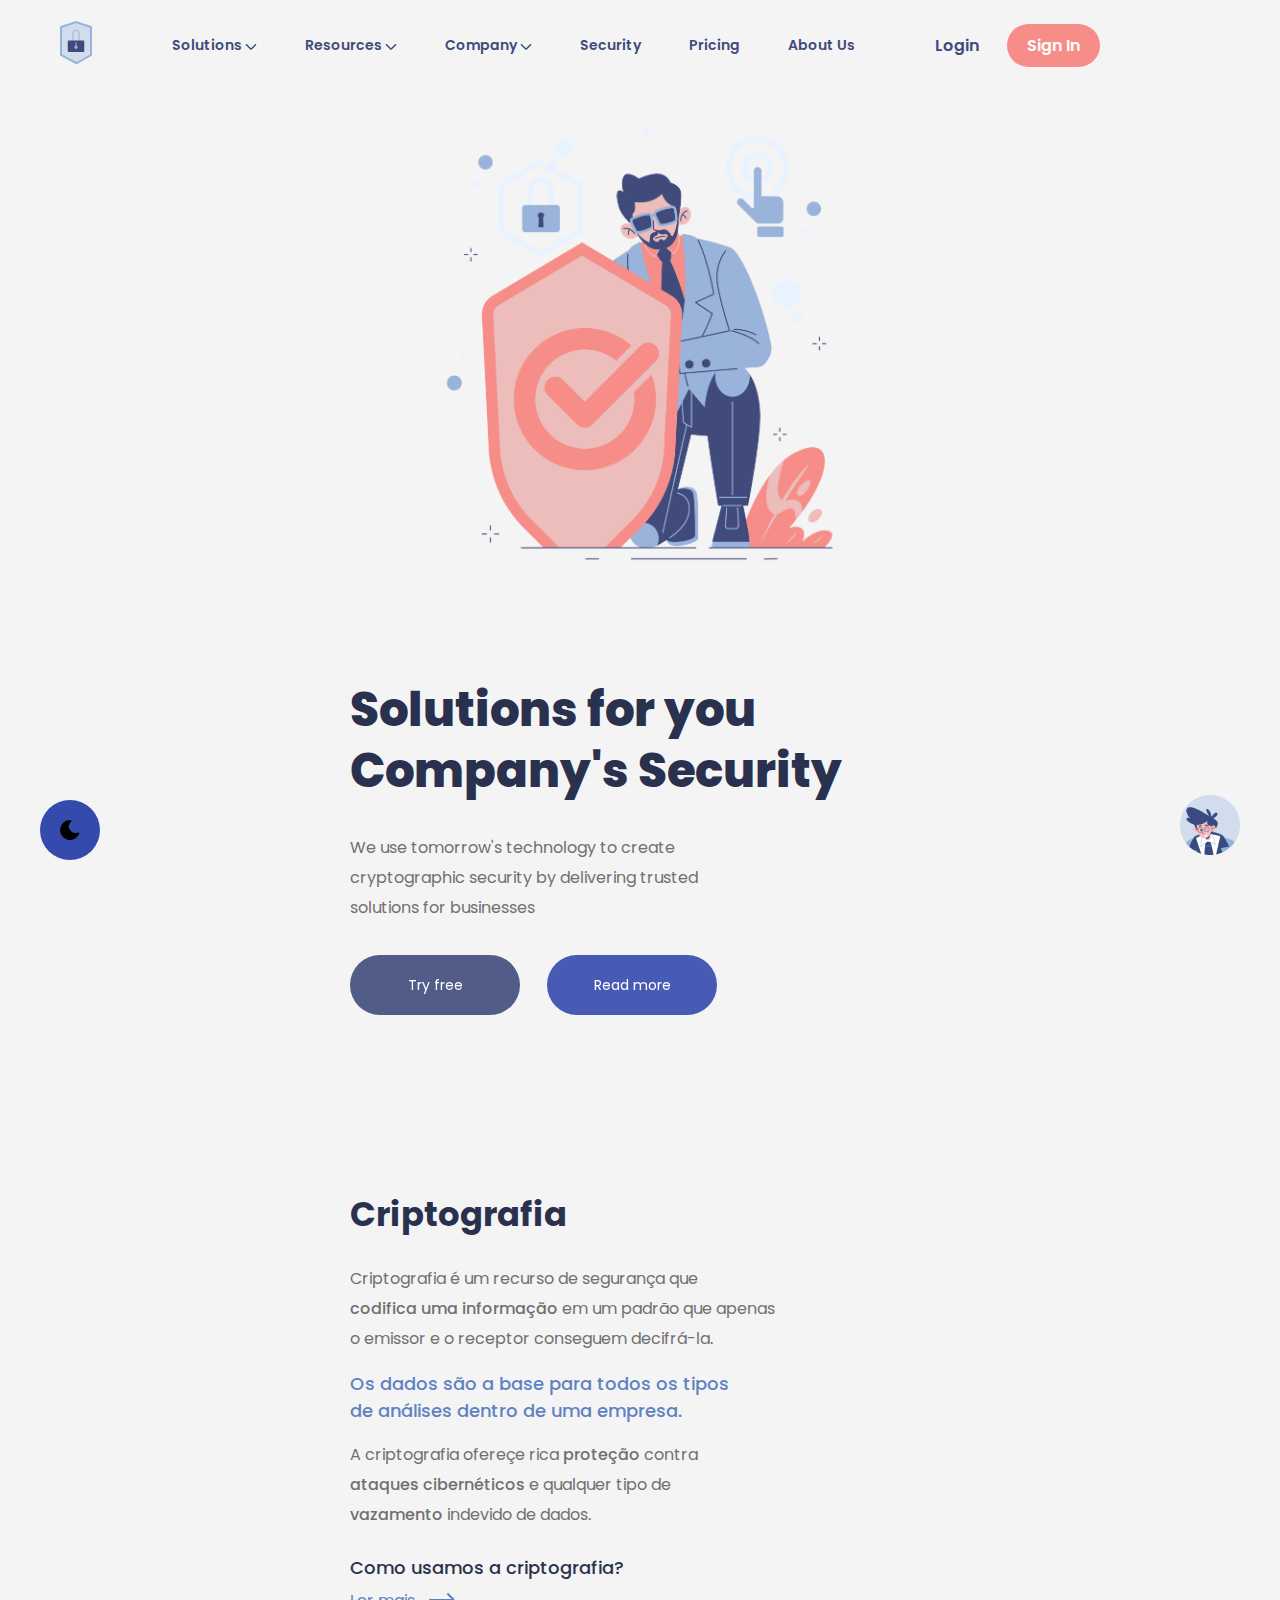
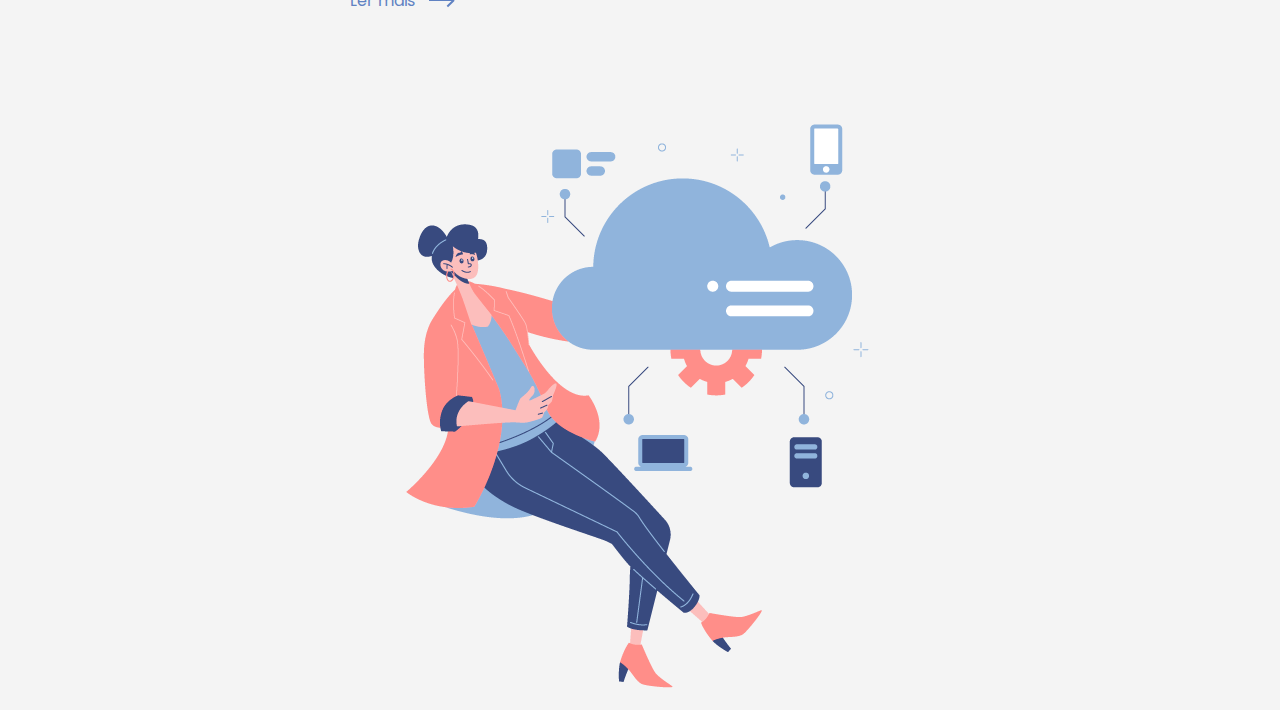
==== index.html @ 5f28ab5b "chat update, dark mode, bugs fixes" ====
<!DOCTYPE html>
<html lang="en">

<head>
    <meta charset="UTF-8">
    <meta http-equiv="X-UA-Compatible" content="IE=edge">
    <meta name="viewport" content="width=device-width, initial-scale=1.0">
    <link rel="stylesheet" href="/styles/total.css">
    <link rel="stylesheet" href="/styles/style.css">
    <link rel="stylesheet" href="/styles/header.css">
    <!-- Font -->
    <link href="https://fonts.googleapis.com/css2?family=Poppins:wght@300;400;500;700;800&display=swap" rel="stylesheet">
    <!-- Font -->

    <link rel="apple-touch-icon" sizes="180x180" href="/image/favicon_io/apple-touch-icon.png">
    <link rel="icon" type="image/png" sizes="32x32" href="/image/favicon_io/favicon-32x32.png">
    <link rel="icon" type="image/png" sizes="16x16" href="/image/favicon_io/favicon-16x16.png">    
    <title>SafePass</title>
</head>

<body class="index">
    <header id="header" class="header">

    </header>

    <section class="layout">
        <div class="theme">
            <div class="tittle">
                <h1 class="THeading">
                    <div class="Th_line">Solutions for you</div>
                    <div class="Th_line">Company's Security</div>
                </h1>

                <p>
                <div class="Paragraph">
                    <div class="Ph_line">We use tomorrow's technology to create</div>
                    <div class="Ph_line">cryptographic security by delivering trusted </div>
                    <div class="Ph_line">solutions for businesses</div>
                </div>
                </p>

                <div class="buttons">
                    <a href="#Try" class="try cta">
                        <span>Try free</span>
                    </a>

                    <a href="#More" class="read cta">
                        <span>Read more</span>
                    </a>
                </div>
            </div>

            <div class="img_bg">
                <img src="/image/Secure.png" alt="Security you Company">
            </div>
        </div>

        <div class="encry theme">
            <div class="encry_txt tittle">
                <h2 class="theme_cr">
                    Criptografia
                </h2>

                <div class="txt_crp ">
                    <p class="ty">
                    <div class="Ph_line">Criptografia é um recurso de segurança que</div>
                    <div class="Ph_line"><span class="bold">codifica uma informação</span> em um padrão que apenas</div>
                    <div class="Ph_line">o emissor e o receptor conseguem decifrá-la.</div>
                    </p>

                    <p class="sty">
                        Os dados são a base para todos os tipos<br>
                        de análises dentro de uma empresa.
                    </p>

                    <p class="">
                    <div class="Ph_line">A criptografia ofereçe rica <span class="bold">proteção </span>contra</div>
                    <div class="Ph_line"><span class="bold">ataques cibernéticos </span>e qualquer tipo de</div>
                    <div class="Ph_line"><span class="bold">vazamento </span>indevido de dados.</div>
                    </p>
                </div>

                <div class="more">
                    <p class="mr">
                        Como usamos a criptografia?
                    </p>

                    <a href="/" class="remo">
                        <div class="tmr">
                            Ler mais
                        </div>

                        <svg class="svg_arrow" width="45" height="30" viewBox="0 0 45 30" fill="none"
                            xmlns="http://www.w3.org/2000/svg">
                            <path d="M10 15H35M35 15L28.3405 21.5M35 15L28.3405 8.5" stroke="#6082C2"
                                stroke-width="2" />
                        </svg>

                    </a>
                </div>
            </div>

            <div class="compu_img">
                <img src="/image/Cloud-Computing.png" alt="">
            </div>
        </div>
    </section>

    <div id="dark" class="dark i_bfixed">
        <label for="dark_mode" class="lab_dark">
            <svg xmlns="http://www.w3.org/2000/svg" class="icon_dark i_dm icon_moon" width="24" height="24" viewBox="0 0 24 24" stroke-width="2" stroke="currentColor" fill="currentColor" stroke-linecap="round" stroke-linejoin="round">
                <path stroke="none" d="M0 0h24v24H0z" fill="none"></path>
                <path d="M12 3c.132 0 .263 0 .393 0a7.5 7.5 0 0 0 7.92 12.446a9 9 0 1 1 -8.313 -12.454z"></path>
            </svg>
        </label>

        <input type="checkbox" name="dark_mode" id="dark_mode">
    </div>

    <div class="chat">
        <div class="chat_meet">
            <div class="header_chat ch_para">
                <div class="h_chat">
                    <div class="t_chat">
                        <h3 class="tittle_chat">
                            Ask your questions
                        </h3>
                        <span class="close_chat">
                            <svg width="20" height="20" viewBox="0 0 20 20" fill="none" xmlns="http://www.w3.org/2000/svg">
                                <circle cx="10" cy="10" r="10" fill="#9AB3DA" />
                                <path d="M6.46436 13.5355L13.5354 6.46445" stroke="#E5E5E5" stroke-linecap="round" />
                                <path d="M6.46436 6.46448L13.5354 13.5355" stroke="#E5E5E5" stroke-linecap="round" />
                            </svg>
                    
                        </span>
                    
                    </div>

                    <p class="txt_chat">
                        Support
                    </p>
                </div>
                
                <div class="opt_img">
                    <img src="./image/Chat.png" class="img_c" alt="Chat Safepass">
                    <small class="sm_chat">Online</small>
                </div>
            </div>

            <div class="main_chat">
                <div class="chat_m">
                    <div class="img_chat_sen">
                        <img src="./image/Chat.png" class="img_res" alt="Chat Safepass">
                    </div>
                    <div class="chat_send mes">
                        <p class="chat_mess">
                            Hi there! How can i help you?
                        </p>
                    </div>
                </div>
                 <div class="message">
                    <!--<div class="res_chat">
                        <div class="chat_send mes">
                            <p class="chat_res">
                                Hi there! How can i help you?
                            </p>
                        </div>
                    </div> -->
                </div>
            </div>

            <div class="footer_chat ch_para">
                <form action="" method="post" class="form_Input">
                    <input type="text" name="m_help" id="m_help" class="m_help" placeholder="Write your message...">
                    <button type="submit" class="btn_sub_input">
                        <svg width="34" height="19" viewBox="0 0 34 19" fill="none" xmlns="http://www.w3.org/2000/svg">
                            <path d="M30.6001 2.17651L10.467 15.3573L10.4671 5.15406L30.6001 2.17651Z" fill="#9AB3DA"/>
                            <path d="M10.4958 15.3358V5.71179L32.7887 1.60547L12.4777 7.75721L10.4958 15.3358Z" fill="#475C85"/>
                            <path d="M34 0.993652L0 2.02842L10.4957 5.72412L32.6283 1.65108L12.4174 7.79369L16.3796 18.5268L34 0.993652Z" fill="#D1DCED"/>
                            </svg>                            
                    </button>
                </form>

                <div class="opt_chat">
                    <div class="opt_ opt_pri">
                        <p class="opt_txt">Pricing</p>
                    </div>
                    <div class="opt_ opt_crip">
                        <p class="opt_txt">Cripto</p>
                    </div>
                    <div class="opt_ opt_prod">
                        <p class="opt_txt">Products</p>
                    </div>
                    <div class="opt_ opt_sol">
                        <p class="opt_txt">Solutions</p>
                    </div>
                </div>

                <div class="fo_txt">
                    <p class="p_ch_txt">Safepass Chat</p>
                </div>
            </div>
        </div>

        <div class="chat_i">
            <img src="./image/Chat.png" alt="ChatBoot" class="chat_img">
        </div>

    </div>

    <script src="./main.js"></script>
    <script src="./chat.js"></script>
    <script src="/dark.js"></script>
</body>

</html>
---- styles/total.css ----
:root {

    /* length */
    --S_fat_tx: 4.2rem;
    --S_fat_title: 5.4rem;
    --S_open: 3.2rem;
    --C_tittle: 4.0rem;

    /* Fonts */
    --h1: calc(1vw + 3.5rem - 1px);
    --h2: calc(1vw + 2.2rem - 1px);
    --line_a: calc(1.5vh + 4.5rem + 2px);
    --Pop: 'Poppins', sans-serif;

    /* Efects */
    --str: saturate(1);

    /* Colors */
    --b_: #2A314F;
    --blue: #9AB3DA;
    --blue_ligth: #E7ECF3; 
    --blue_spot: #0045FF;   
    --blue_dark: #6082C2;
    --blue_black: rgb(64, 75, 124);
    --back: #f4f4f4;
    --type: #404B7C;
    --fill: #fff;

    --header: #404B7C;
    --footer: #fff;
    --box: #f1f1f1;
    --txt_opt: #707070;

    --shadow: rgb(64 75 124 / 15%);
    --red: #F68D88;
    --red-hov: #f6625a;
    /* --body: #e8ebff; */
}

/* Dark Mode */
[data-theme="dark"] {
    /* --fill: #040910; */
    --box: #283152;
    --footer: #404B7C;
    --txt_opt: #F4F4F4;

    --fill: #f1f1f1;
    --type: #c9d1d9;
    --back: #0b0c14;
    --b_: #f1f1f1;
    --dark_type_p: #344aad;
    --shadow: rgba(0, 0, 0, 0.2);

    /* Img */
    --str: saturate(2);
}

/* Geral */
html {
    font-size: 62.5%;
}

html body {
    background: var(--back);
    font-family: var(--Pop);
    transition: all 0.3s ease-in-out;
}

h1 {
    font-family: var(--Pop);
    font-weight: 800;
}

::placeholder {
    font-family: var(--Pop);
}
/* Geral */

/* Header rules Js */
.header {
    z-index: 25;
    width: 100%;
    background: var(--back);
}

.testes {
    position: fixed;
}
  
  .anima {
    animation: anima ease-in-out 5s;
}

img {
    filter: var(--str);
  }
/* Header rules Js */

/* Rules Pricing */
@media (max-width: 1300px) {
    .cards {
        flex-direction: column;
        padding: 24px;
    }
}

@media (max-width: 450px) {
    .C_plan {
        width: 100%;
    }

    .txt_c {
        min-width: auto;
    }
}

@media (max-width: 1150px) {
    .dt_cards {
        flex-direction: column;

    }
}

@media (max-width: 1160px) {
    .init {
        grid-template-rows: auto;
        grid-template-columns: 1fr;
        justify-items: center;
        gap: 48px;
    }

    .name_f {
        top: 0;
    }
}

@media (max-width: 610px) {
    .F_nav {
        flex-wrap: wrap;
        justify-content: center;
    }
}

@media (max-width: 360px) {
    .dt_c {
        width: 100%;
    }
}

/* Dark Mode */
.dark {
    display: flex;
    flex-direction: column;
    justify-content: center;
    align-items: center;
}

#dark {
    z-index: 100;
    background: #344aad;
    border-radius: 50%;
    left: 40px;
    bottom: 40px;
    line-height: 6px;
}

#dark_mode {
    opacity: 0;
    appearance: none;
}

.lab_dark {
    cursor: pointer;
}

.lab_dark svg {
    transition: all 0.5s ease-in-out 
}

.lab_dark svg:hover {
    transform: scale(1.2) rotate(15deg);
}
/* Dark Mode */

/* Chat */
.i_bfixed {
    position: fixed;
    cursor: pointer;
    width: 60px;
    height: 60px;
    z-index: 100;
}

.chat_i {
    cursor: pointer;
    right: 0;
    position: absolute;
    bottom: 0;
}

.chat {
    position: fixed;
    right: 40px;
    bottom: 40px;
}
/* Chat */
.chat_meet {
    height: 680px;
    width: 400px;
    border-radius: 5px;

    background: var(--box);
    color: #fff;
    box-shadow: 0 0 12px rgb(0 0 0 / 20%);

    /* display: flex; */
    justify-content: space-between;
    flex-direction: column;

    display: none;
}

.header_chat {
    background: var(--header);
    display: flex;
    flex-direction: column;
    justify-content: space-between;

}

.ch_para {
    height: 96px;
    padding: 10px 12px;
    border-radius: 5px 5px 0 0;
}

.form_Input {
    display: flex;
    align-items: inherit;
    justify-content: space-between;
}

.form_Input .btn_sub_input {
    background: none;
    border: none;
    cursor: pointer;
}

.lu-mode-selec {
    opacity: 80%;
    mix-blend-mode: luminosity;
    cursor: no-drop;
}

.t_chat {
    display: flex;
    justify-content: space-between;
    align-items: center;
}

.h_chat {
    display: flex;
    flex-direction: column;
    gap: 0;
}

.close_chat {
    height: 20px;
    cursor: pointer;
}

.tittle_chat {
    font-size: 1.4rem;
    font-weight: 500;
}

.txt_chat {
    font-size: 1.2rem;
    font-weight: 300;
}

.opt_img {
    display: flex;
    align-items: center;
    gap: 8px;
}

.img_c {
    height: 24px;
}

/* Main */
.main_chat {
    display: flex;
    flex-direction: column;
    align-items: flex-start;
    gap: 16px;

    padding: 12px;
    width: 400px;
    height: 488px;
    overflow: auto;
}

.chat_m {
    display: flex;
    align-items: inherit;
    gap: 8px;
}

.message {
    display: flex;
    align-self: flex-end;
    flex-direction: column;
    align-items: flex-end;
    gap: 16px;
    max-width: 300px;

    transition: all 1s ease-in-out;
} 

.res_chat {
    transition: all 1s ease-in-out;

}

.a_pri {
    color: #0045FF;
    font-size: 1.2rem;
    text-decoration: underline;
}

.chat_mess {
    padding: 8px;
    font-size: 1rem;
    background: #404B7C;
    box-shadow: 0 0 12px rgba(0, 0, 0, 0.2);
    border-radius: 5px;
}

.chat_res {
    padding: 8px;
    font-size: 1rem;
    background: #fff;
    color: #000;
    box-shadow: 0px 3px 7px 0px rgb(0 0 0 / 10%);
    border-radius: 5px;
}

.img_res {
    height: 30px;
}
/* Main */


.footer_chat {
    display: flex;
    flex-direction: column;
    justify-content: space-between;
    background: var(--footer);
    border-top: 1px solid #404b7c;
    border-radius: 0 0 5px 5px;
}

.fo_txt {
    text-align: center;
}

.p_ch_txt {
    color: var(--b_);
    font-weight: 500;
    font-size: 1.2rem;
    line-height: 14px;
}

.m_help {
    background: none;
    border: none;
    font-family: unset;
    outline: none;
    resize: none;
    line-height: 21px;
    font-size: 1.2rem;
}

[data-theme = "ligth"] .m_help {
    opacity: 0.5;
}

[data-theme = "dark"] .m_help {
    opacity: 1;
}

.opt_chat {
    display: flex;
    justify-content: center;
    gap: 16px;
}

.opt_txt {
    padding: 2px 6px;
    border-radius: 5px;
    background: var(--box);
    color: var(--txt_opt);
    font-size: 1rem;
    letter-spacing: 0.5px;
    cursor: pointer;
}
---- styles/style.css ----
* {
    margin: 0;
    padding: 0;
    box-sizing: border-box;
    text-decoration: none;
    list-style: none;
}

.layout {
    display: flex;
    flex-direction: column;
    justify-content: space-evenly;
}

nav {
    padding: 20px;
    display: flex;
    justify-content: space-around;
    align-items: center;
    top: 20px;
}

.Bar {
    display: flex;
    justify-content: space-evenly;
    align-items: center;

    gap: 48px;
}

.Bar li {
    list-style: none;
}

.a {
    font-size: 1.4rem;
    font-weight: 600;
    color: var(--type);
}

.actions {
    font-size: 1.6rem;
    font-weight: 600;
}

.actions .Login {
    color: var(--type);
    font-size: 1.6rem;
    margin-right: 24px;
}

.actions .Sign {
    color: #fff;
    font-size: 1.6rem;

    background: var(--red);
    border-radius: 25px;

    padding: 10px 20px;
    transition: all 0.3s ease-in-out;
}

/* Heading Tittle */
.theme {
    display: flex;
    align-items: center;
    justify-content: space-evenly;
    height: 100vh;
}

.tittle {
    display: flex;
    flex-direction: column;
    justify-content: center;

    padding: 10px;
    width: 600px;
    /* margin-left: 150px; */
}

.THeading {
    margin-bottom: 12px;
}

.Th_line {
    font-weight: 800;
    Font-size: var(--h1);
    Line-height: var(--line_a);
    color: var(--b_);
}

.Paragraph {

    box-sizing: content-box;
    margin: 20px 0;
}

.Ph_line {
    color: #707070;
    font-weight: 400;
    line-height: 30px;
    font-size: 1.6rem;
}
/* Heading Tittle */

/* Buttons */
.buttons {
    margin-top: 12px;
}

.buttons a {
    color: #fff;
    font-weight: 400;
    font-size: 1.4rem;
}

.cta {
    border-radius: 40px;
    width: 170px;
    height: 60px;
    display: inline-block;
}

.try {
    background: rgba(64, 75, 124, 0.9);
    margin-right: 12px;
}

.read {
    background: rgba(52, 74, 173, 0.9);
    margin-left: 12px;    
}

.cta span {
    text-align: center;
    position: relative;
    left: 50%;
    top: 50%;
    transform: translate3d(-50%,-50%,0);
    display: inline-block;
}

/* Hover */
.read:hover {
    background: rgba(52, 74, 173, 1);
}

.try:hover {
    background: rgba(64, 75, 124, 1);
}

.Sign:hover {
    background: #f6625a;
}


/* Buttons */


/***** Layout 2 *****/
.theme_cr {
    font-size: var(--h2);
    color: var(--b_);
}

.encry_txt {
    padding: 10px;
    max-width: 600px;

    gap: 24px;
}

/* .txt_crp {
    min-width: 460px;
} */

.sty {
    font-size: 1.8rem;
    font-weight: 500;
    color: var(--blue_dark);

    margin: 16px 0;
}

.bold {
    font-weight: 500;
}

.mr {
    font-size: 1.8rem;
    font-weight: 500;
    color: var(--b_);
}

.remo {
    display: flex;
    align-items: center;
    justify-content: flex-start;
    gap: 4px;

    margin-top: 4px;
    transition: all 0.2s ease-in-out;
    width: -moz-fit-content;
    width: fit-content;
}

.remo:hover {
    gap: 16px;
}

.tmr {
    font-size: 1.6rem;
    color: var(--blue_dark);
}


/***** Layout 2 *****/


.img_bg {
    z-index: -1;
}

@media (min-width: 1280px) {
    
    .img_bg img {
        height: 600px;
        width: 600px;
    }
}

@media (max-width: 1290px) {
    
    .img_bg img {
        height: 500px;
        width: 500px;
    }
}

@media (max-width: 450px) {
    
    .img_bg img {
        width: 100%;
        height: auto;
    }
}



@media (max-width: 1280px) {
    .theme {
        display: grid;
        justify-items: center;
        grid-template-rows: repeat(2, 1fr);
        height: 100%;
    }

    .tittle {
        display: flex;
        flex-direction: column;
        justify-content: right;
        margin-left: 0px;
    }

    .img_bg {
        grid-row: 1;
    }

}

/* Nav bar */
.nav_bar {
    position: absolute;
    top: 95px;
    background: #d1dced;
    z-index: 10;

    width: 100%;
    height: 282px;
}

.bg_nav {
    display: flex;
    align-items: center;
    justify-content: start;
}
.img_logo_nav {
    margin: 10px auto;
}
/* Nav bar */

/*** bar mobile ***/
.btn_mobile {
    visibility: hidden;
    opacity: 0;

    width: 40px;
    height: 40px;
    background: blue;
    border-radius: 50%;
}

@media (max-width: 1047px) {
    .actions {
        display: none;
    }

    .btn_mobile {
        visibility: visible;
        opacity: 1;
    }

    nav {
        justify-content: space-between;
    }
}

@media (max-width: 810px) {
    .Bar {
        display: none;
    }

    .bar_mobile {
        position: absolute;
        background: #f4f4f4;
        z-index: 10;

        width: 100%;
        height: 100%;
    }

    .B_m {
        font-size: 2.4rem;
        font-weight: 600;
    }

    .B_m li a {
        color: #404B7C;
    }
}

.i_se {
    -webkit-user-drag: none;
    -webkit-user-select: none;
    user-select: none;
}

@media (max-width: 670px) {
    html {
        font-size: 58%;
    }
}

@media (max-width: 640px) {
    .tittle {
        width: auto;
    }
}
---- styles/header.css ----
.bar_mobile {
    display: none;
    position: absolute;
    top: 90px;
    background: #f4f4f4;
    z-index: 20;
    height: 100%;
    width: 100%;
}

.teste{
    opacity: 1;
}

.inject {
    opacity: 0;
    width: 100%;
    height: 160px;
    background: var(--back);
}

.active_bar {
    display: flex;
    align-items: center;
    justify-content: center;
}

.ma_li {
    padding: 10px 20px;
}

.ma_ul {
    display: grid;
    /* flex-wrap: wrap; */
    /* flex-direction: column; */
    grid-template-columns: repeat(3, 1fr);
    grid-template-rows: repeat(2, 1fr);
    grid-gap: 10px 20px;
}

.img_ma {
    position: absolute;
    left: 24px;
}

.img-bar {
    width: 160px;
}
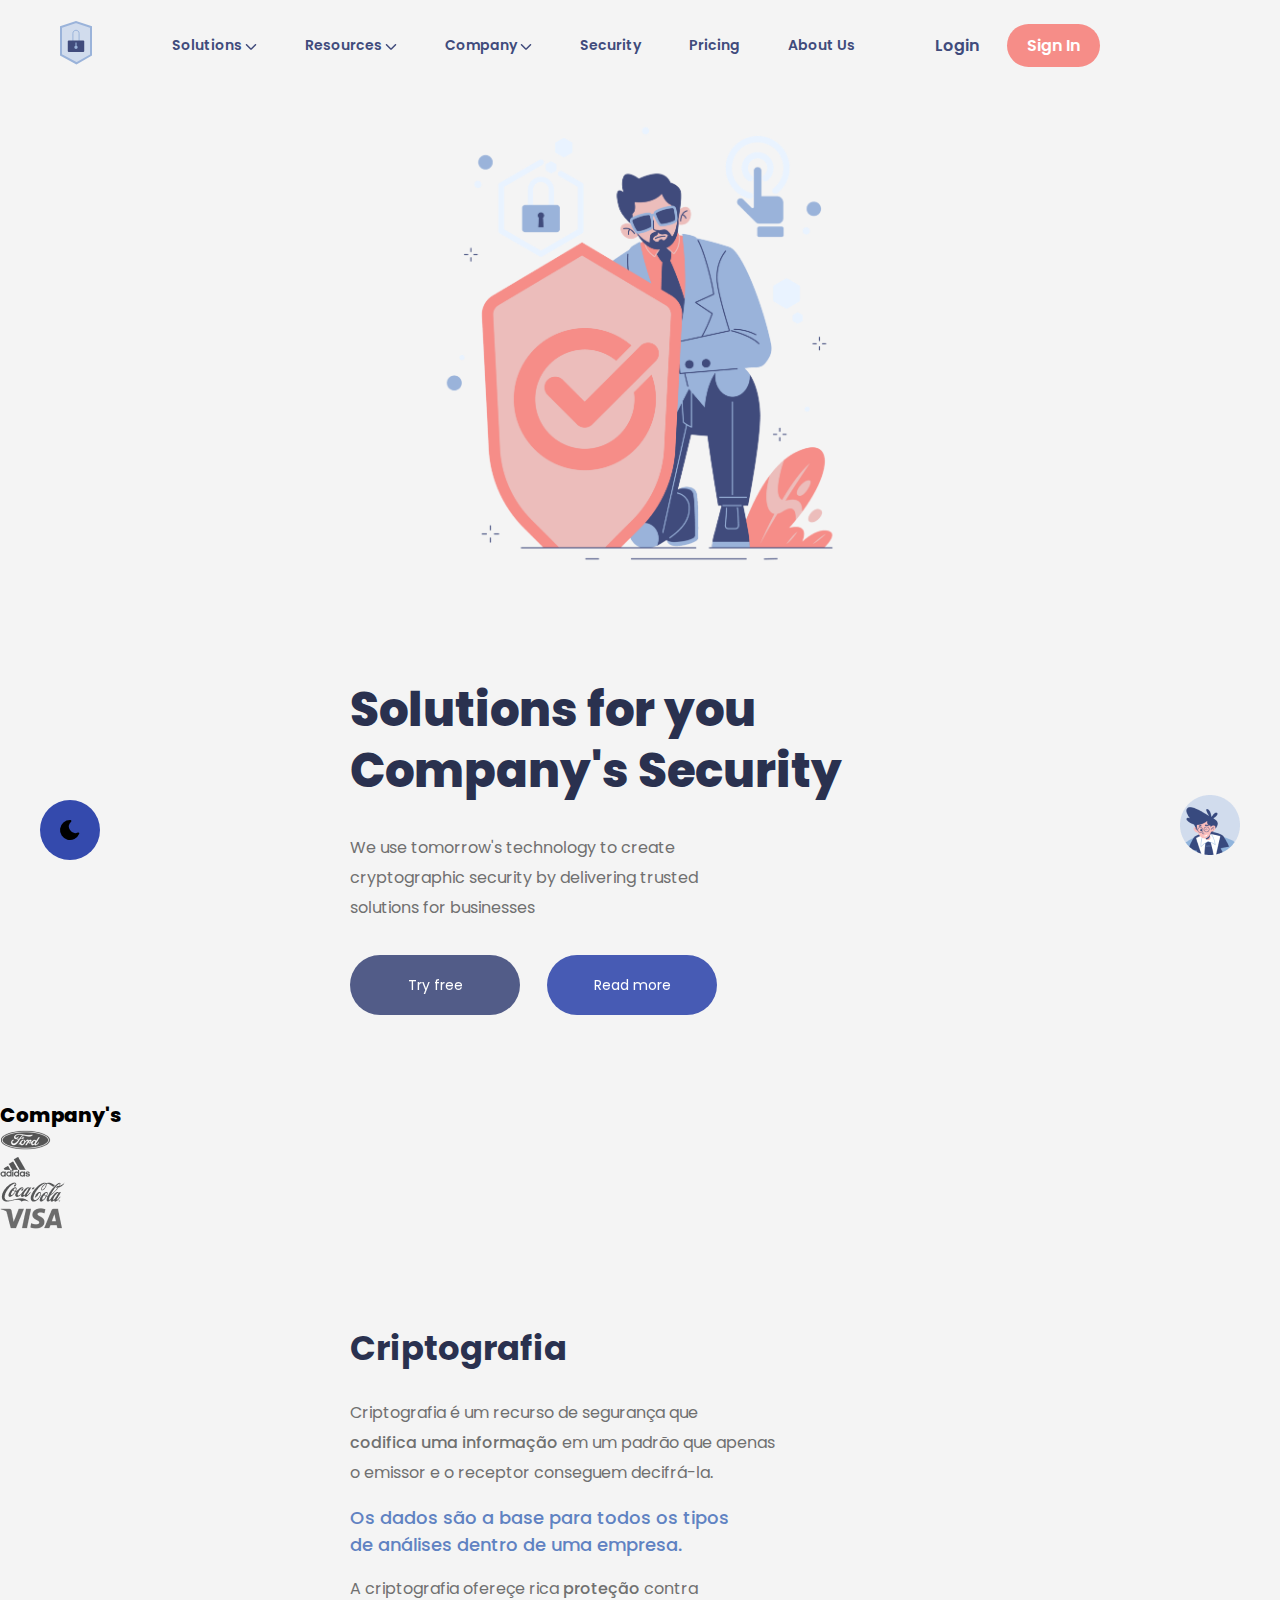
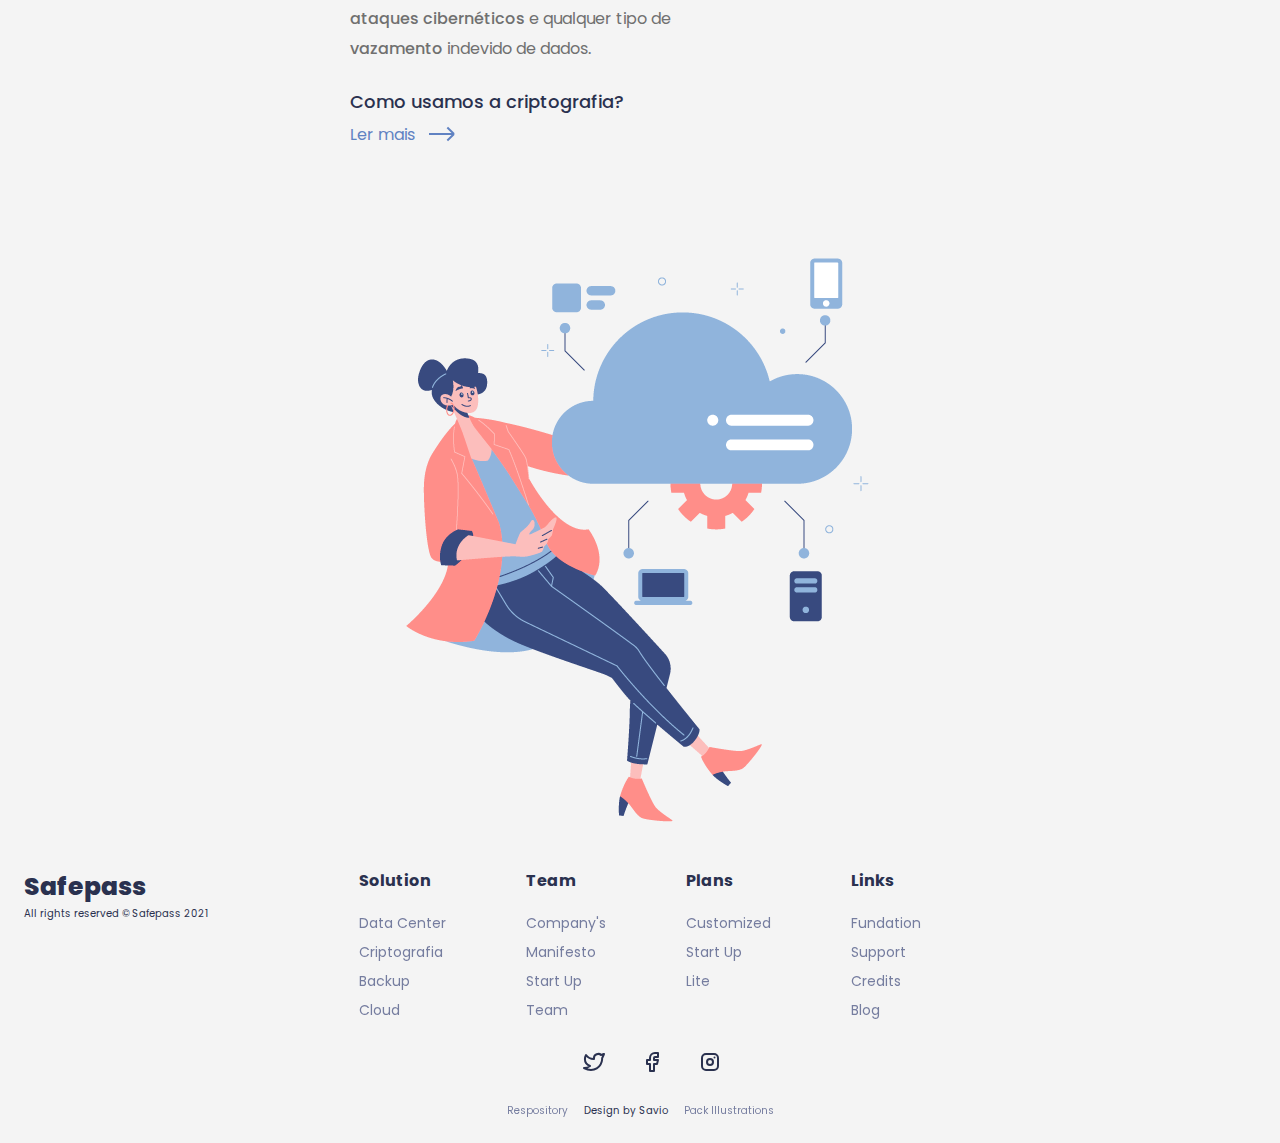
==== commit d734929e: "chat update, dark mode, bugs fixes" ====
--- a/index.html
+++ b/index.html
@@ -5,16 +5,17 @@
     <meta charset="UTF-8">
     <meta http-equiv="X-UA-Compatible" content="IE=edge">
     <meta name="viewport" content="width=device-width, initial-scale=1.0">
-    <link rel="stylesheet" href="/styles/total.css">
-    <link rel="stylesheet" href="/styles/style.css">
-    <link rel="stylesheet" href="/styles/header.css">
+    <link rel="stylesheet" href="./styles/total.css">
+    <link rel="stylesheet" href="./styles/style.css">
+    <link rel="stylesheet" href="./styles/header.css">
+    <link rel="stylesheet" href="./styles/footer.css">
     <!-- Font -->
     <link href="https://fonts.googleapis.com/css2?family=Poppins:wght@300;400;500;700;800&display=swap" rel="stylesheet">
     <!-- Font -->
 
-    <link rel="apple-touch-icon" sizes="180x180" href="/image/favicon_io/apple-touch-icon.png">
-    <link rel="icon" type="image/png" sizes="32x32" href="/image/favicon_io/favicon-32x32.png">
-    <link rel="icon" type="image/png" sizes="16x16" href="/image/favicon_io/favicon-16x16.png">    
+    <link rel="apple-touch-icon" sizes="180x180" href="./image/favicon_io/apple-touch-icon.png">
+    <link rel="icon" type="image/png" sizes="32x32" href="./image/favicon_io/favicon-32x32.png">
+    <link rel="icon" type="image/png" sizes="16x16" href="./image/favicon_io/favicon-16x16.png">    
     <title>SafePass</title>
 </head>
 
@@ -51,7 +52,28 @@
             </div>
 
             <div class="img_bg">
-                <img src="/image/Secure.png" alt="Security you Company">
+                <img src="/image/Secure.png" alt="Security you Company" class="i_se">
+            </div>
+        </div>
+
+        <div class="companys">
+            <h1 class="conp_log_title">
+                Company's 
+            </h1>
+
+            <div class="company_logo">
+                <div class="ford">
+                    <img src="./image/Companys-logo/Ford logo.png" alt="">
+                </div>
+                <div class="adidas">
+                    <img src="./image/Companys-logo/Adidas logo.png" alt="">
+                </div>
+                <div class="coca">
+                    <img src="./image/Companys-logo/Coca logo.png" alt="">
+                </div>
+                <div class="visa">
+                    <img src="./image/Companys-logo/Visa logo.png" alt="">
+                </div>
             </div>
         </div>
 
@@ -101,9 +123,97 @@
             </div>
 
             <div class="compu_img">
-                <img src="/image/Cloud-Computing.png" alt="">
-            </div>
-        </div>
+                <img src="/image/Cloud-Computing.png" alt="Computing SafePass Criptografia" class="i_se">
+            </div>
+        </div>
+
+        <footer class="footer">
+            <section class="init">
+                <div class="name_f">
+                    <h1 class="Company">Safepass</h1>
+                    <p class="rigth_">All rights reserved © Safepass 2021</p>
+                </div>
+    
+                <div class="F_nav">
+                    <ul class="solution F_n">
+                        <div class="name_nav_f">
+                            <h3 class="na_fo_name">Solution</h3>
+                        </div>
+                        <li class="li_fo a_fo"><a class="cr_a" href="">Data Center</a></li>
+                        <li class="li_fo a_fo"><a class="cr_a" href="">Criptografia</a></li>
+                        <li class="li_fo a_fo"><a class="cr_a" href="">Backup</a></li>
+                        <li class="li_fo a_fo"><a class="cr_a" href="">Cloud</a></li>
+                    </ul>
+    
+                    <ul class="team F_n">
+                        <div class="name_nav_f">
+                            <h3 class="na_fo_name">Team</h3>
+                        </div>
+                        <li class="li_fo a_fo"><a class="cr_a" href="">Company's</a></li>
+                        <li class="li_fo a_fo"><a class="cr_a" href="">Manifesto</a></li>
+                        <li class="li_fo a_fo"><a class="cr_a" href="">Start Up</a></li>
+                        <li class="li_fo a_fo"><a class="cr_a" href="">Team</a></li>
+                    </ul>
+    
+                    <ul class="plans F_n">
+                        <div class="name_nav_f">
+                            <h3 class="na_fo_name">Plans</h3>
+                        </div>
+                        <li class="li_fo a_fo"><a class="cr_a" href="">Customized</a></li>
+                        <li class="li_fo a_fo"><a class="cr_a" href="">Start Up</a></li>
+                        <li class="li_fo a_fo"><a class="cr_a" href="">Lite</a></li>
+                    </ul>
+    
+                    <ul class="links F_n">
+                        <div class="name_nav_f">
+                            <h3 class="na_fo_name">Links</h3>
+                        </div>
+                        <li class="li_fo a_fo"><a class="cr_a" href="">Fundation</a></li>
+                        <li class="li_fo a_fo"><a class="cr_a" href="">Support</a></li>
+                        <li class="li_fo a_fo"><a class="cr_a" href="">Credits</a></li>
+                        <li class="li_fo a_fo"><a class="cr_a" href="">Blog</a></li>
+                    </ul>
+                </div>
+    
+    
+            </section>
+            <div class="social">
+                <h2></h2>
+                <div class="svg">
+                    <svg xmlns="http://www.w3.org/2000/svg" class="icon icon-tabler icon-tabler-brand-twitter" width="24"
+                        height="24" viewBox="0 0 24 24" stroke-width="2" stroke="currentColor" fill="none"
+                        stroke-linecap="round" stroke-linejoin="round">
+                        <path stroke="none" d="M0 0h24v24H0z" fill="none"></path>
+                        <path
+                            d="M22 4.01c-1 .49 -1.98 .689 -3 .99c-1.121 -1.265 -2.783 -1.335 -4.38 -.737s-2.643 2.06 -2.62 3.737v1c-3.245 .083 -6.135 -1.395 -8 -4c0 0 -4.182 7.433 4 11c-1.872 1.247 -3.739 2.088 -6 2c3.308 1.803 6.913 2.423 10.034 1.517c3.58 -1.04 6.522 -3.723 7.651 -7.742a13.84 13.84 0 0 0 .497 -3.753c-.002 -.249 1.51 -2.772 1.818 -4.013z">
+                        </path>
+                    </svg>
+                </div>
+                <div class="svg">
+                    <svg xmlns="http://www.w3.org/2000/svg" class="icon icon-tabler icon-tabler-brand-facebook" width="24"
+                        height="24" viewBox="0 0 24 24" stroke-width="2" stroke="currentColor" fill="none"
+                        stroke-linecap="round" stroke-linejoin="round">
+                        <path stroke="none" d="M0 0h24v24H0z" fill="none"></path>
+                        <path d="M7 10v4h3v7h4v-7h3l1 -4h-4v-2a1 1 0 0 1 1 -1h3v-4h-3a5 5 0 0 0 -5 5v2h-3"></path>
+                    </svg>
+                </div>
+                <div class="svg">
+                    <svg xmlns="http://www.w3.org/2000/svg" class="icon icon-tabler icon-tabler-brand-instagram" width="24"
+                        height="24" viewBox="0 0 24 24" stroke-width="2" stroke="currentColor" fill="none"
+                        stroke-linecap="round" stroke-linejoin="round">
+                        <path stroke="none" d="M0 0h24v24H0z" fill="none"></path>
+                        <rect x="4" y="4" width="16" height="16" rx="4"></rect>
+                        <circle cx="12" cy="12" r="3"></circle>
+                        <line x1="16.5" y1="7.5" x2="16.5" y2="7.501"></line>
+                    </svg>
+                </div>
+            </div>
+            <div class="res_">
+                <p class="footer_desc li_fo"><a href="https://github.com/savioandre" target="_blank">Respository</a></p>
+                <p class="footer_desc li_fo">Design by Savio</p>
+                <p class="footer_desc li_fo"><a href="">Pack Illustrations</a></p>
+            </div>
+        </footer>
     </section>
 
     <div id="dark" class="dark i_bfixed">
--- a/styles/total.css
+++ b/styles/total.css
@@ -94,6 +94,12 @@
 img {
     filter: var(--str);
   }
+
+.i_se {
+    -webkit-user-drag: none;
+    -webkit-user-select: none;
+    user-select: none;
+}
 /* Header rules Js */
 
 /* Rules Pricing */
--- a/styles/style.css
+++ b/styles/style.css
@@ -339,12 +339,6 @@
     }
 }
 
-.i_se {
-    -webkit-user-drag: none;
-    -webkit-user-select: none;
-    user-select: none;
-}
-
 @media (max-width: 670px) {
     html {
         font-size: 58%;
@@ -355,4 +349,8 @@
     .tittle {
         width: auto;
     }
-}+}
+
+/* Companys */
+
+/* Companys */--- a/styles/footer.css
+++ b/styles/footer.css
@@ -0,0 +1,191 @@
+/* Footer */
+footer {
+    width: 100%;
+    padding: 24px;
+    color: var(--b_);
+    /* background: #eee; */
+  }
+  
+  .footer {
+    display: flex;
+    flex-direction: column;
+    align-items: center;
+    gap: 24px;
+  }
+  
+  .F_n {
+    display: flex;
+    flex-direction: column;
+    gap: 8px;
+  }
+  
+  .solution.F_n {
+    width: max-content;
+  }
+  
+  .init {
+    /* display: flex;
+    align-items: center;
+    justify-content: center;
+    flex-direction: column; */
+    /* gap: 80px; */
+    display: grid;
+    grid-template-columns: repeat(3, 1fr);
+    align-items: start;
+  
+  }
+  
+  .F_nav {
+    display: flex;
+    gap: 80px;
+    align-items: baseline;
+  }
+  
+  .na_fo_name {
+    font-size: 1.6rem;
+    margin-bottom: 12px;
+  }
+  
+  .a_fo a {
+    font-size: 1.4rem;
+    margin-bottom: 8px;
+  }
+  
+  .li_fo a {
+    color: var(--type);
+    opacity: 0.7;
+  }
+  
+  .li_fo a:hover {
+    opacity: 1;
+  }
+  
+  .res_ {
+    display: flex;
+    justify-content: center;
+    gap: 16px;
+  }
+  
+  .social {
+    display: flex;
+    align-items: center;
+    gap: 24px;
+  }
+  
+  .svg {
+    padding: 5px;
+    border-radius: 5px;
+    width: 34px;
+    height: 34px;
+    cursor: pointer;
+    transition: all 4ms ease-in-out;
+  }
+  
+  .svg:hover {
+    background: #f7fbff;
+    box-shadow: 0 0 10px rgba(0, 0, 0, 0.1);
+    transform: translateY(-8px);
+  }
+  
+  [data-theme = "dark"] .svg:hover {
+    background: #272833;
+  }
+  
+  img {
+    filter: var(--str);
+  }
+  
+  /* News */
+  .send {
+    display: flex;
+    flex-direction: column;
+    align-items: flex-start;
+    gap: 8px;
+    width: 100%;
+  }
+  
+  .email {
+    padding: 8px;
+    display: flex;
+    align-items: center;
+  }
+  
+  .email_news {
+    background: none;
+    color: #2A314F;
+    font-size: 1.4rem;
+  
+    height: 48px;
+    max-width: 240px;
+    width: 100%;
+    padding: 12px;
+    border-radius: 10px;
+    border: none;
+  }
+  
+  .email_news:hover {
+    box-shadow: 0 0 12px 0 rgba(0, 0, 0, 0.1);
+    background: #fff;
+  }
+  
+  [data-theme="dark"] .email_news:hover {
+    box-shadow: 0 0 12px 0 rgba(0, 0, 0, 0.1);
+    background: #272833;
+  }
+  
+  .send_news {
+    padding: 14px 20px;
+    border: none;
+    border-radius:  10px;
+    background: rgb(42, 49, 79, 0.95);
+  
+    color: #fff;
+    cursor: pointer;
+  
+    width: 80px;
+    font-size: 1.4rem;
+    text-align: center;
+  
+    z-index: 2;
+    position: relative;
+    right: 14px;
+    height: 48px;
+  }
+  
+  .send_news:hover {
+    background: rgb(42, 49, 79);
+  }
+  
+  ::placeholder {
+    color: #2A314F;
+  }
+  
+  [data-theme="dark"] ::placeholder {
+    color: #f1f1f1;
+  }
+  
+  .condi {
+    display: flex;
+    align-items: center;
+    gap: 8px;
+  }
+  
+  .news {
+    display: flex;
+    flex-direction: column;
+    gap: 12px;
+  }
+  
+  .news h2 {
+    font-size: 20px;
+  }
+  
+  .name_f {
+    z-index: 2;
+    left: 24px;
+  }
+  
+  .Company {
+    font-size: 25px;
+  }
+  /* Footer */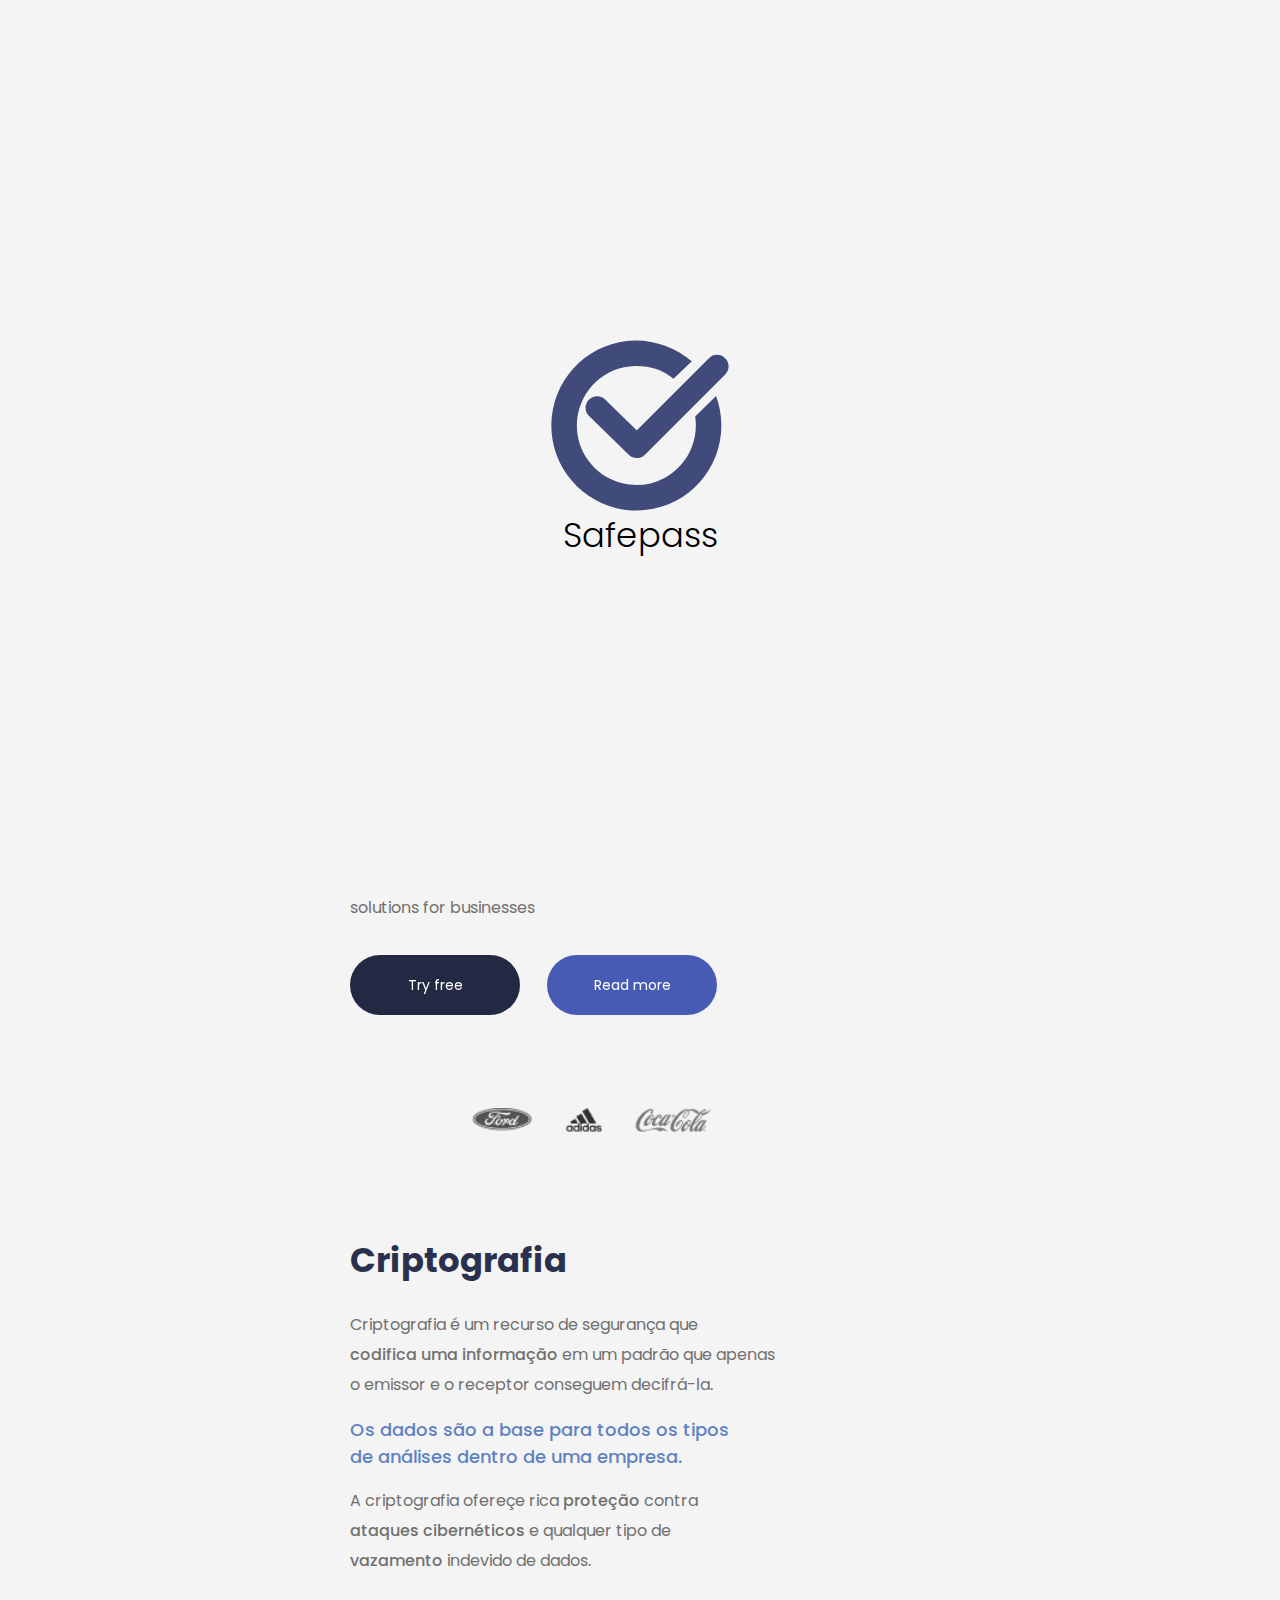
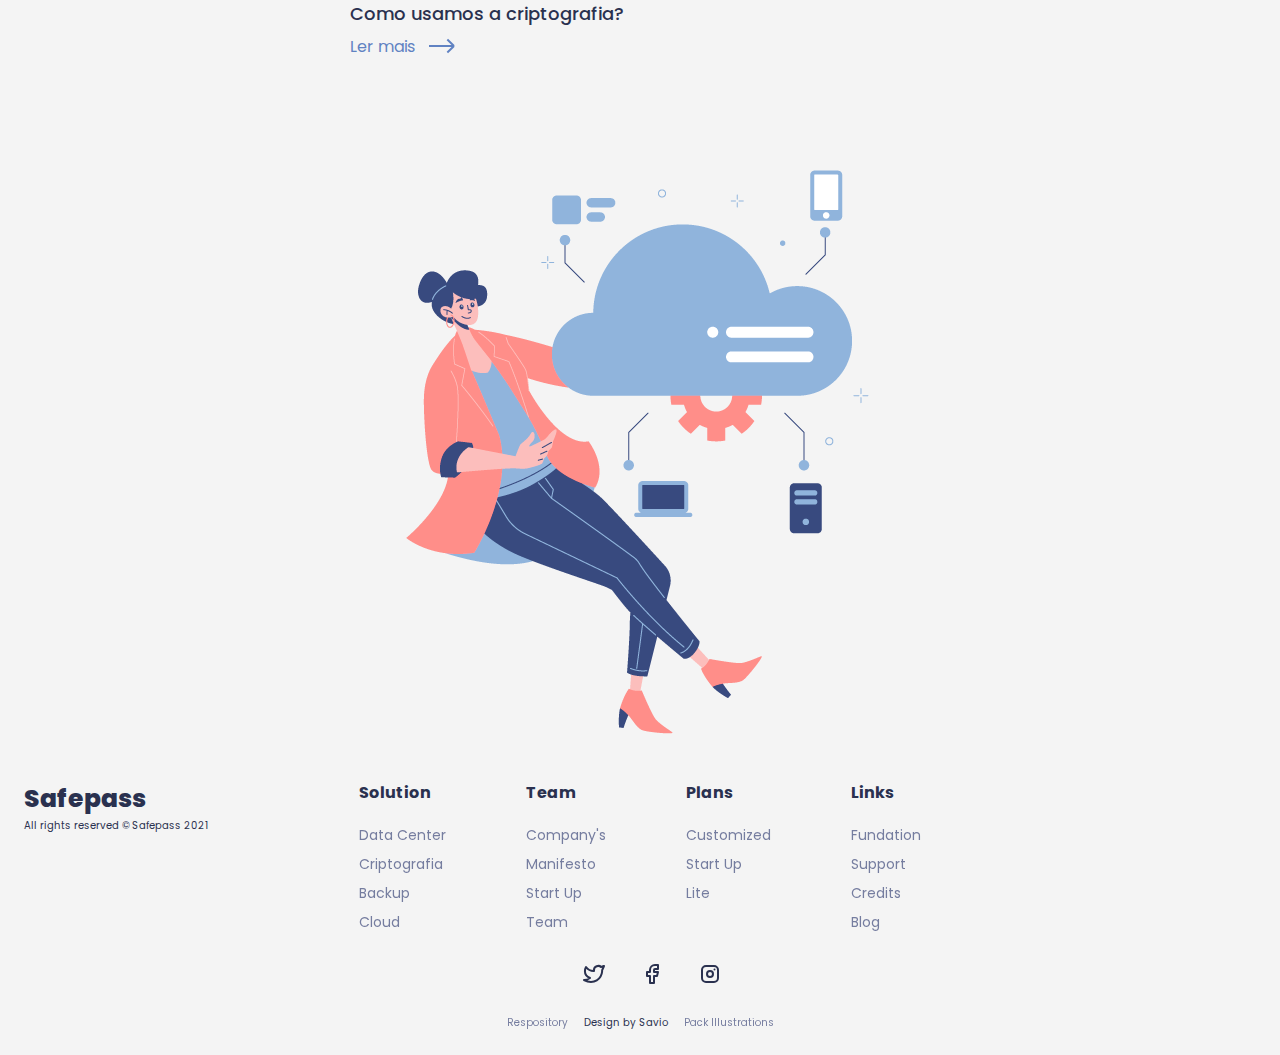
==== commit 25964820: "New update, bux fixes, update companies, create loader" ====
--- a/index.html
+++ b/index.html
@@ -9,6 +9,7 @@
     <link rel="stylesheet" href="./styles/style.css">
     <link rel="stylesheet" href="./styles/header.css">
     <link rel="stylesheet" href="./styles/footer.css">
+    <link rel="stylesheet" href="./svg.css">
     <!-- Font -->
     <link href="https://fonts.googleapis.com/css2?family=Poppins:wght@300;400;500;700;800&display=swap" rel="stylesheet">
     <!-- Font -->
@@ -41,11 +42,11 @@
                 </p>
 
                 <div class="buttons">
-                    <a href="#Try" class="try cta">
+                    <a href="#Try" class="try cta tr-efc">
                         <span>Try free</span>
                     </a>
 
-                    <a href="#More" class="read cta">
+                    <a href="#More" class="read cta tr-efc">
                         <span>Read more</span>
                     </a>
                 </div>
@@ -57,22 +58,28 @@
         </div>
 
         <div class="companys">
-            <h1 class="conp_log_title">
-                Company's 
-            </h1>
+            <!-- <h2 class="conp_log_title">
+                Companies using Safepass
+            </h2> -->
 
             <div class="company_logo">
                 <div class="ford">
-                    <img src="./image/Companys-logo/Ford logo.png" alt="">
+                    <img src="./image/Companys-logo/Ford logo teste.png" class="img_filter" alt="">
                 </div>
                 <div class="adidas">
-                    <img src="./image/Companys-logo/Adidas logo.png" alt="">
+                    <img src="./image/Companys-logo/Adidas logo.png" class="img_filter a_img" alt="">
                 </div>
                 <div class="coca">
-                    <img src="./image/Companys-logo/Coca logo.png" alt="">
+                    <img src="./image/Companys-logo/Coca logo.png" class="img_filter" alt="">
                 </div>
                 <div class="visa">
-                    <img src="./image/Companys-logo/Visa logo.png" alt="">
+                    <img src="https://cdn.visa.com/v2/assets/images/logos/visa/blue/logo.png" class="img_filter" alt="">
+                </div>
+                <div class="visa">
+                    <img src="https://img-prod-cms-rt-microsoft-com.akamaized.net/cms/api/am/imageFileData/RE1Mu3b?ver=5c31" class="img_filter" alt="" >
+                </div>
+                <div class="visa">
+                    <img src="https://static-exp1.licdn.com/sc/h/al2o9zrvru7aqj8e1x2rzsrca" class="img_filter" alt="" style="height: 30px">
                 </div>
             </div>
         </div>
@@ -214,6 +221,15 @@
                 <p class="footer_desc li_fo"><a href="">Pack Illustrations</a></p>
             </div>
         </footer>
+
+        <div class="loader">
+            <svg width="178" height="171" viewBox="0 0 178 171" fill="none" xmlns="http://www.w3.org/2000/svg">
+                <path d="M164.725 115.912C172.106 96.647 172.229 75.3549 165.07 56.0059L144.177 76.5625C145.714 86.6832 144.624 97.1019 140.913 106.788C135.746 120.274 125.85 131.42 113.072 138.148C100.293 144.876 85.5039 146.727 71.4614 143.356C57.4189 139.985 45.0818 131.621 36.7506 119.825C28.4194 108.029 24.6628 93.6052 26.1813 79.2437C27.6998 64.8822 34.3897 51.5632 45.0036 41.7701C55.6174 31.9771 69.4308 26.3785 83.8678 26.0184C98.3049 25.6583 111.38 29.5612 122.469 38.8129L140.805 21.2327C124.964 8.01603 103.856 0.0118749 83.2319 0.526323C62.6076 1.04077 42.8743 9.0387 27.7116 23.0288C12.5489 37.0188 2.99193 56.046 0.822674 76.5625C-1.34658 97.0789 4.01999 117.684 15.9217 134.536C27.8234 151.387 45.4478 163.335 65.5085 168.151C85.5693 172.967 106.697 170.323 124.952 160.712C143.207 151.1 157.343 135.177 164.725 115.912Z" fill="#404B7C" class="svg-elem-1"></path>
+                <path d="M46.0997 67.836L85.8107 106.547L166.073 26.2849" stroke="#404B7C" stroke-width="23" stroke-linecap="round" stroke-linejoin="round" class="svg-elem-2"></path>
+                </svg>
+                
+            <h1 class="h1_loader">Safepass</h1>
+        </div>
     </section>
 
     <div id="dark" class="dark i_bfixed">
--- a/styles/total.css
+++ b/styles/total.css
@@ -31,6 +31,9 @@
     --box: #f1f1f1;
     --txt_opt: #707070;
 
+    --btn: #232943;
+    --btn-hover: hsl(229, 31%, 26%);
+    
     --shadow: rgb(64 75 124 / 15%);
     --red: #F68D88;
     --red-hov: #f6625a;
--- a/styles/style.css
+++ b/styles/style.css
@@ -34,7 +34,7 @@
 
 .a {
     font-size: 1.4rem;
-    font-weight: 600;
+    font-weight: 500;
     color: var(--type);
 }
 
@@ -65,7 +65,7 @@
     display: flex;
     align-items: center;
     justify-content: space-evenly;
-    height: 100vh;
+    height: 80vh;
 }
 
 .tittle {
@@ -122,8 +122,12 @@
 }
 
 .try {
-    background: rgba(64, 75, 124, 0.9);
+    background: var(--btn);
     margin-right: 12px;
+}
+
+.tr-efc {
+    transition: all 0.3s ease-in-out;
 }
 
 .read {
@@ -146,7 +150,7 @@
 }
 
 .try:hover {
-    background: rgba(64, 75, 124, 1);
+    background: var(--btn-hover);
 }
 
 .Sign:hover {
@@ -212,7 +216,6 @@
     font-size: 1.6rem;
     color: var(--blue_dark);
 }
-
 
 /***** Layout 2 *****/
 
@@ -352,5 +355,72 @@
 }
 
 /* Companys */
-
-/* Companys */+.companys {
+    align-self: center;
+    text-align: center;
+}
+
+.conp_log_title {
+    color: var(--b_);
+    font-size: var(--h2);
+    margin-bottom: 8px;
+}
+
+.company_logo {
+    display: flex;
+    align-items: center;
+    justify-content: center;
+    gap: 32px;
+    padding: 8px;
+}
+
+.company_logo img {
+    height: 25px;
+}
+
+.img_filter {
+    filter: saturate(0);
+    opacity: 0.8;
+    transition: all 0.2s ease-in-out;
+}
+
+.img_filter:hover {
+    filter: saturate(1);
+    opacity: 1;
+}
+
+[data-theme = "dark"] .a_img {
+    filter: invert(1);
+    opacity: 0.3;
+}
+
+[data-theme = "dark"] .a_img:hover {
+    filter: invert(1);
+    opacity: 1;
+} 
+/* Companys */
+
+.loader {
+    position: fixed;
+    top: 0;
+    display: flex;
+    flex-direction: column;
+    align-items: center;
+    justify-content: center;
+    background: var(--back);
+    overflow: hidden;
+    height: 100%;
+    width: 100%;
+    z-index: 1000;
+    cursor: progress;
+}
+
+.h1_loader {
+    font-weight: 300;
+    font-size: var(--h2);
+}
+
+.loader.test {
+    display: none;
+    z-index: -2;
+}--- a/styles/footer.css
+++ b/styles/footer.css
@@ -5,13 +5,13 @@
     color: var(--b_);
     /* background: #eee; */
   }
-  
-  .footer {
-    display: flex;
-    flex-direction: column;
-    align-items: center;
-    gap: 24px;
-  }
+
+.footer {
+  display: flex;
+  flex-direction: column;
+  align-items: center;
+  gap: 24px;
+}
   
   .F_n {
     display: flex;
@@ -24,15 +24,9 @@
   }
   
   .init {
-    /* display: flex;
-    align-items: center;
-    justify-content: center;
-    flex-direction: column; */
-    /* gap: 80px; */
-    display: grid;
-    grid-template-columns: repeat(3, 1fr);
-    align-items: start;
-  
+    display: flex;
+    align-self: center;
+    align-items: baseline;
   }
   
   .F_nav {
@@ -110,23 +104,24 @@
     align-items: center;
   }
   
-  .email_news {
-    background: none;
-    color: #2A314F;
-    font-size: 1.4rem;
-  
-    height: 48px;
-    max-width: 240px;
-    width: 100%;
-    padding: 12px;
-    border-radius: 10px;
-    border: none;
-  }
-  
-  .email_news:hover {
-    box-shadow: 0 0 12px 0 rgba(0, 0, 0, 0.1);
-    background: #fff;
-  }
+.email_news {
+  background: none;
+  color: #2A314F;
+  font-size: 1.4rem;
+
+  height: 48px;
+  max-width: 240px;
+  width: 100%;
+  padding: 12px;
+  border-radius: 10px;
+  border: none;
+  outline: none;
+}
+  
+.email_news:hover {
+  box-shadow: 0 0 12px 0 rgba(0, 0, 0, 0.1);
+  background: #fff;
+}
   
   [data-theme="dark"] .email_news:hover {
     box-shadow: 0 0 12px 0 rgba(0, 0, 0, 0.1);
@@ -137,7 +132,7 @@
     padding: 14px 20px;
     border: none;
     border-radius:  10px;
-    background: rgb(42, 49, 79, 0.95);
+    background: var(--btn);
   
     color: #fff;
     cursor: pointer;
@@ -153,7 +148,7 @@
   }
   
   .send_news:hover {
-    background: rgb(42, 49, 79);
+    background: var(--btn-hover);
   }
   
   ::placeholder {
@@ -181,11 +176,26 @@
   }
   
   .name_f {
-    z-index: 2;
-    left: 24px;
-  }
-  
-  .Company {
-    font-size: 25px;
+  z-index: 2;
+  left: 24px;
+  position: absolute;
+}
+
+  
+.Company {
+  font-size: 25px;
+}
+
+  @media (max-width: 1150px) {
+    .name_f {
+      position: relative;
+    }
+
+    .init {
+    display: flex;
+    align-self: center;
+    align-items: center;
+    flex-direction: column;
+}
   }
   /* Footer */--- a/svg.css
+++ b/svg.css
@@ -0,0 +1,88 @@
+/***************************************************
+ * Generated by SVG Artista on 9/25/2021, 4:41:03 PM
+ * MIT license (https://opensource.org/licenses/MIT)
+ * W. https://svgartista.net
+ **************************************************/
+
+ @-webkit-keyframes animate-svg-stroke-1 {
+    0% {
+      stroke-dashoffset: 877.22900390625px;
+      stroke-dasharray: 877.22900390625px;
+    }
+  
+    100% {
+      stroke-dashoffset: 0;
+      stroke-dasharray: 877.22900390625px;
+    }
+  }
+  
+  @keyframes animate-svg-stroke-1 {
+    0% {
+      stroke-dashoffset: 877.22900390625px;
+      stroke-dasharray: 877.22900390625px;
+    }
+  
+    100% {
+      stroke-dashoffset: 0;
+      stroke-dasharray: 877.22900390625px;
+    }
+  }
+  
+  @-webkit-keyframes animate-svg-fill-1 {
+    0% {
+      fill: transparent;
+    }
+  
+    100% {
+      fill: rgb(64, 75, 124);
+    }
+  }
+  
+  @keyframes animate-svg-fill-1 {
+    0% {
+      fill: transparent;
+    }
+  
+    100% {
+      fill: rgb(64, 75, 124);
+    }
+  }
+  
+  .svg-elem-1 {
+    -webkit-animation: animate-svg-stroke-1 2s cubic-bezier(0.47, 0, 0.745, 0.715) 0s both,
+                         animate-svg-fill-1 1s cubic-bezier(0.47, 0, 0.745, 0.715) 0s both;
+            animation: animate-svg-stroke-1 2s cubic-bezier(0.47, 0, 0.745, 0.715) 0s both,
+                 animate-svg-fill-1 1s cubic-bezier(0.47, 0, 0.745, 0.715) 0s both;
+  }
+  
+  @-webkit-keyframes animate-svg-stroke-2 {
+    0% {
+      stroke-dashoffset: 170.96511840820312px;
+      stroke-dasharray: 170.96511840820312px;
+    }
+  
+    100% {
+      stroke-dashoffset: 0;
+      stroke-dasharray: 170.96511840820312px;
+    }
+  }
+  
+  @keyframes animate-svg-stroke-2 {
+    0% {
+      stroke-dashoffset: 170.96511840820312px;
+      stroke-dasharray: 170.96511840820312px;
+    }
+  
+    100% {
+      stroke-dashoffset: 0;
+      stroke-dasharray: 170.96511840820312px;
+    }
+  }
+  
+  .svg-elem-2 {
+    -webkit-animation: animate-svg-stroke-2 2s cubic-bezier(0.47, 0, 0.745, 0.715) 0.12s both,
+                         animate-svg-fill-2 1s cubic-bezier(0.47, 0, 0.745, 0.715) 0.4s both;
+            animation: animate-svg-stroke-2 2s cubic-bezier(0.47, 0, 0.745, 0.715) 0.12s both,
+                 animate-svg-fill-2 1s cubic-bezier(0.47, 0, 0.745, 0.715) 0.4s both;
+  }
+  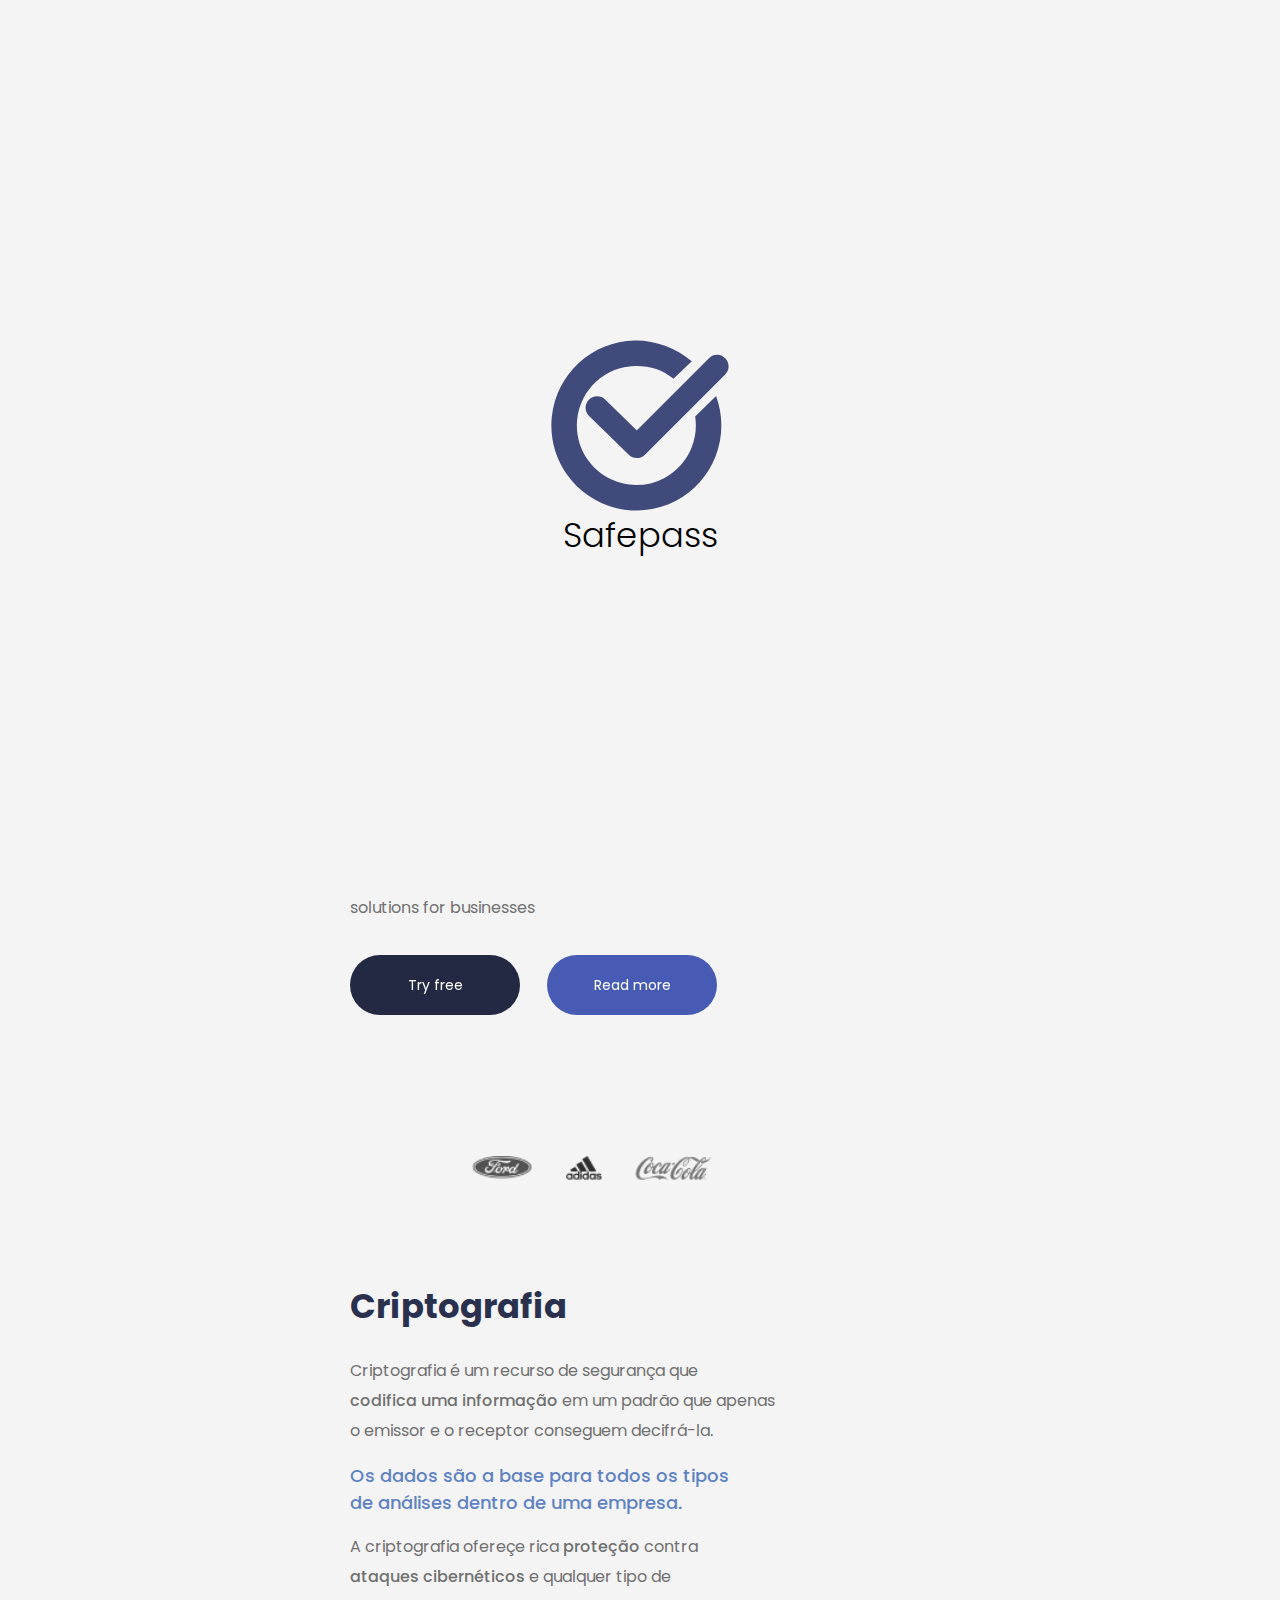
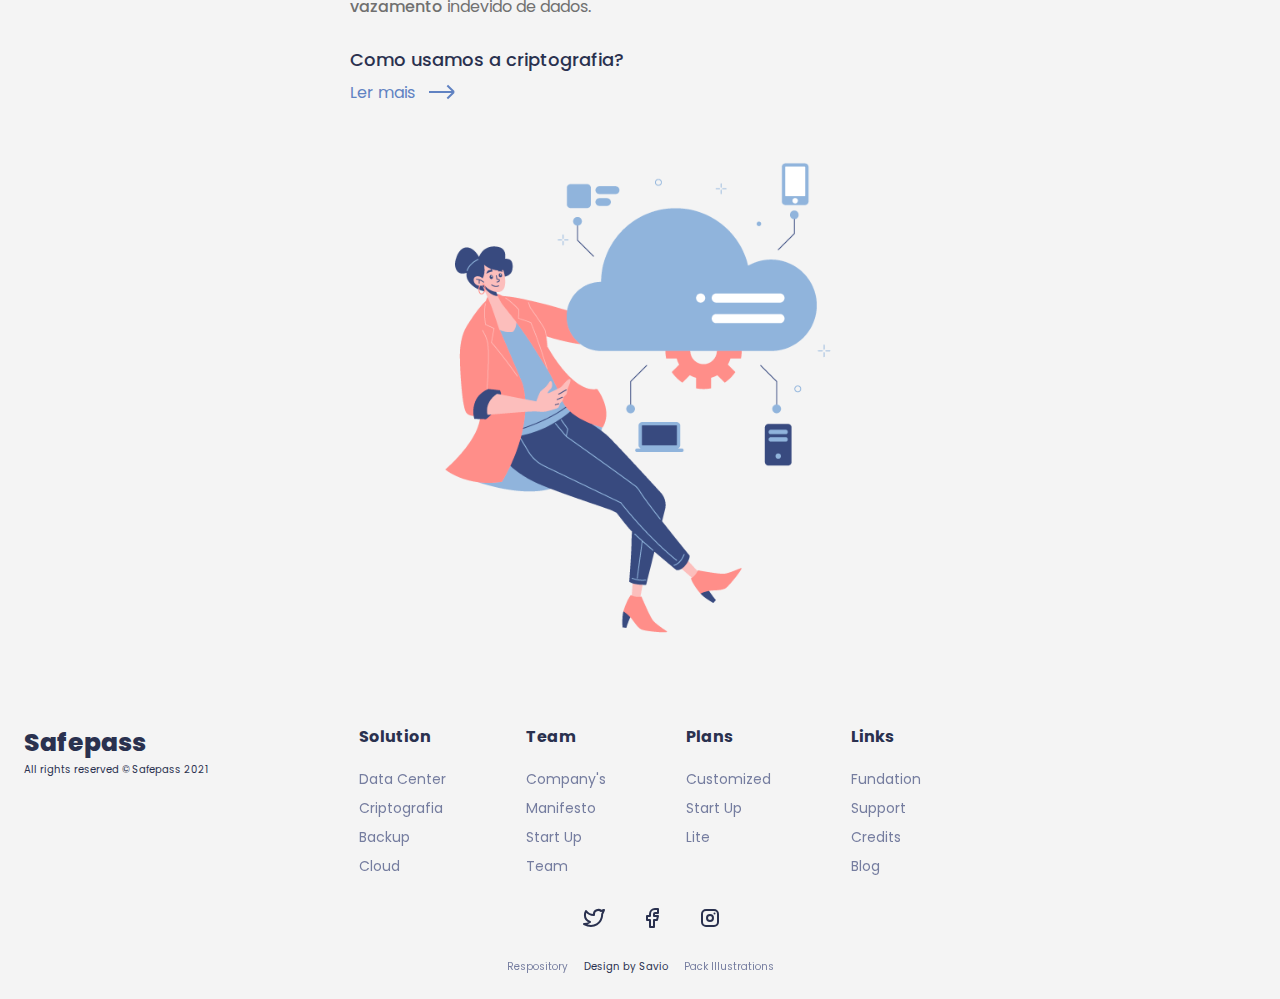
==== commit 4443fa03: "Bug Fixes, Team page, new updates" ====
--- a/index.html
+++ b/index.html
@@ -52,7 +52,7 @@
                 </div>
             </div>
 
-            <div class="img_bg">
+            <div class="img_bg img_width">
                 <img src="/image/Secure.png" alt="Security you Company" class="i_se">
             </div>
         </div>
@@ -92,9 +92,9 @@
 
                 <div class="txt_crp ">
                     <p class="ty">
-                    <div class="Ph_line">Criptografia é um recurso de segurança que</div>
-                    <div class="Ph_line"><span class="bold">codifica uma informação</span> em um padrão que apenas</div>
-                    <div class="Ph_line">o emissor e o receptor conseguem decifrá-la.</div>
+                        <div class="Ph_line">Criptografia é um recurso de segurança que</div>
+                        <div class="Ph_line"><span class="bold">codifica uma informação</span> em um padrão que apenas</div>
+                        <div class="Ph_line">o emissor e o receptor conseguem decifrá-la.</div>
                     </p>
 
                     <p class="sty">
@@ -103,9 +103,9 @@
                     </p>
 
                     <p class="">
-                    <div class="Ph_line">A criptografia ofereçe rica <span class="bold">proteção </span>contra</div>
-                    <div class="Ph_line"><span class="bold">ataques cibernéticos </span>e qualquer tipo de</div>
-                    <div class="Ph_line"><span class="bold">vazamento </span>indevido de dados.</div>
+                        <div class="Ph_line">A criptografia ofereçe rica <span class="bold">proteção </span>contra</div>
+                        <div class="Ph_line"><span class="bold">ataques cibernéticos </span>e qualquer tipo de</div>
+                        <div class="Ph_line"><span class="bold">vazamento </span>indevido de dados.</div>
                     </p>
                 </div>
 
@@ -129,7 +129,7 @@
                 </div>
             </div>
 
-            <div class="compu_img">
+            <div class="compu_img img_width">
                 <img src="/image/Cloud-Computing.png" alt="Computing SafePass Criptografia" class="i_se">
             </div>
         </div>
@@ -221,7 +221,6 @@
                 <p class="footer_desc li_fo"><a href="">Pack Illustrations</a></p>
             </div>
         </footer>
-
         <div class="loader">
             <svg width="178" height="171" viewBox="0 0 178 171" fill="none" xmlns="http://www.w3.org/2000/svg">
                 <path d="M164.725 115.912C172.106 96.647 172.229 75.3549 165.07 56.0059L144.177 76.5625C145.714 86.6832 144.624 97.1019 140.913 106.788C135.746 120.274 125.85 131.42 113.072 138.148C100.293 144.876 85.5039 146.727 71.4614 143.356C57.4189 139.985 45.0818 131.621 36.7506 119.825C28.4194 108.029 24.6628 93.6052 26.1813 79.2437C27.6998 64.8822 34.3897 51.5632 45.0036 41.7701C55.6174 31.9771 69.4308 26.3785 83.8678 26.0184C98.3049 25.6583 111.38 29.5612 122.469 38.8129L140.805 21.2327C124.964 8.01603 103.856 0.0118749 83.2319 0.526323C62.6076 1.04077 42.8743 9.0387 27.7116 23.0288C12.5489 37.0188 2.99193 56.046 0.822674 76.5625C-1.34658 97.0789 4.01999 117.684 15.9217 134.536C27.8234 151.387 45.4478 163.335 65.5085 168.151C85.5693 172.967 106.697 170.323 124.952 160.712C143.207 151.1 157.343 135.177 164.725 115.912Z" fill="#404B7C" class="svg-elem-1"></path>
@@ -285,19 +284,12 @@
                     </div>
                 </div>
                  <div class="message">
-                    <!--<div class="res_chat">
-                        <div class="chat_send mes">
-                            <p class="chat_res">
-                                Hi there! How can i help you?
-                            </p>
-                        </div>
-                    </div> -->
                 </div>
             </div>
 
             <div class="footer_chat ch_para">
                 <form action="" method="post" class="form_Input">
-                    <input type="text" name="m_help" id="m_help" class="m_help" placeholder="Write your message...">
+                    <input type="text" name="m_help" id="m_help" class="m_help" placeholder="Write your message..." value="">
                     <button type="submit" class="btn_sub_input">
                         <svg width="34" height="19" viewBox="0 0 34 19" fill="none" xmlns="http://www.w3.org/2000/svg">
                             <path d="M30.6001 2.17651L10.467 15.3573L10.4671 5.15406L30.6001 2.17651Z" fill="#9AB3DA"/>
@@ -336,7 +328,7 @@
 
     <script src="./main.js"></script>
     <script src="./chat.js"></script>
-    <script src="/dark.js"></script>
+    <script src="./dark.js"></script>
 </body>
 
 </html>--- a/styles/total.css
+++ b/styles/total.css
@@ -9,6 +9,7 @@
     /* Fonts */
     --h1: calc(1vw + 3.5rem - 1px);
     --h2: calc(1vw + 2.2rem - 1px);
+    --type_h2: 1.8rem;
     --line_a: calc(1.5vh + 4.5rem + 2px);
     --Pop: 'Poppins', sans-serif;
 
@@ -67,6 +68,7 @@
     background: var(--back);
     font-family: var(--Pop);
     transition: all 0.3s ease-in-out;
+    overflow-x: hidden;
 }
 
 h1 {
--- a/styles/style.css
+++ b/styles/style.css
@@ -10,6 +10,7 @@
     display: flex;
     flex-direction: column;
     justify-content: space-evenly;
+    gap: 48px;
 }
 
 nav {
@@ -151,6 +152,7 @@
 
 .try:hover {
     background: var(--btn-hover);
+    background: rgba(64, 75, 124, 1);
 }
 
 .Sign:hover {
@@ -220,13 +222,13 @@
 /***** Layout 2 *****/
 
 
-.img_bg {
+.img_width {
     z-index: -1;
 }
 
 @media (min-width: 1280px) {
     
-    .img_bg img {
+    .img_width img {
         height: 600px;
         width: 600px;
     }
@@ -234,7 +236,7 @@
 
 @media (max-width: 1290px) {
     
-    .img_bg img {
+    .img_width img {
         height: 500px;
         width: 500px;
     }
@@ -242,7 +244,7 @@
 
 @media (max-width: 450px) {
     
-    .img_bg img {
+    .img_width img {
         width: 100%;
         height: auto;
     }
@@ -354,6 +356,18 @@
     }
 }
 
+@media (max-width: 650px) {
+    .companys .company_logo {
+        padding: 0 calc(40vw + 1rem - 10px - 24%);
+    }
+}
+
+@media(max-width: 410px){
+    a.read{
+        margin: 8px 0;
+    }
+}
+
 /* Companys */
 .companys {
     align-self: center;
@@ -370,6 +384,7 @@
     display: flex;
     align-items: center;
     justify-content: center;
+    flex-wrap: wrap;
     gap: 32px;
     padding: 8px;
 }
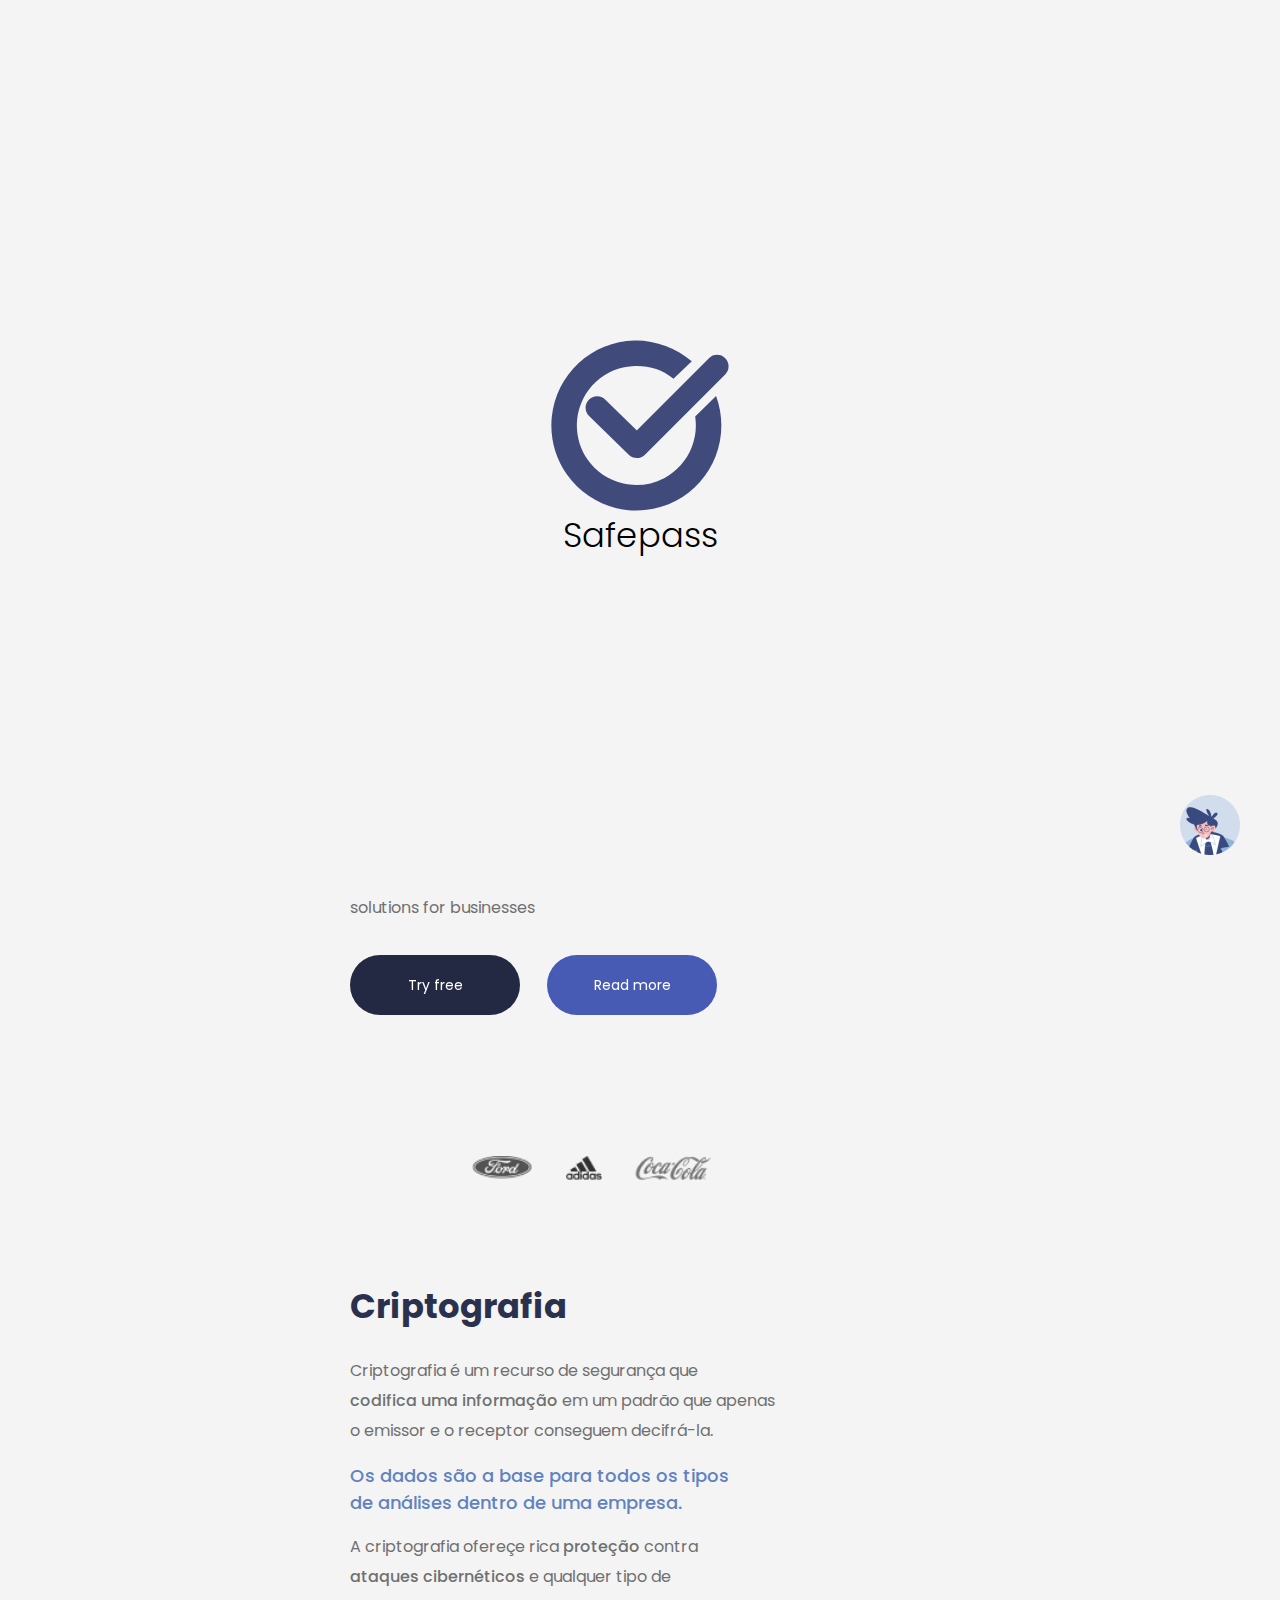
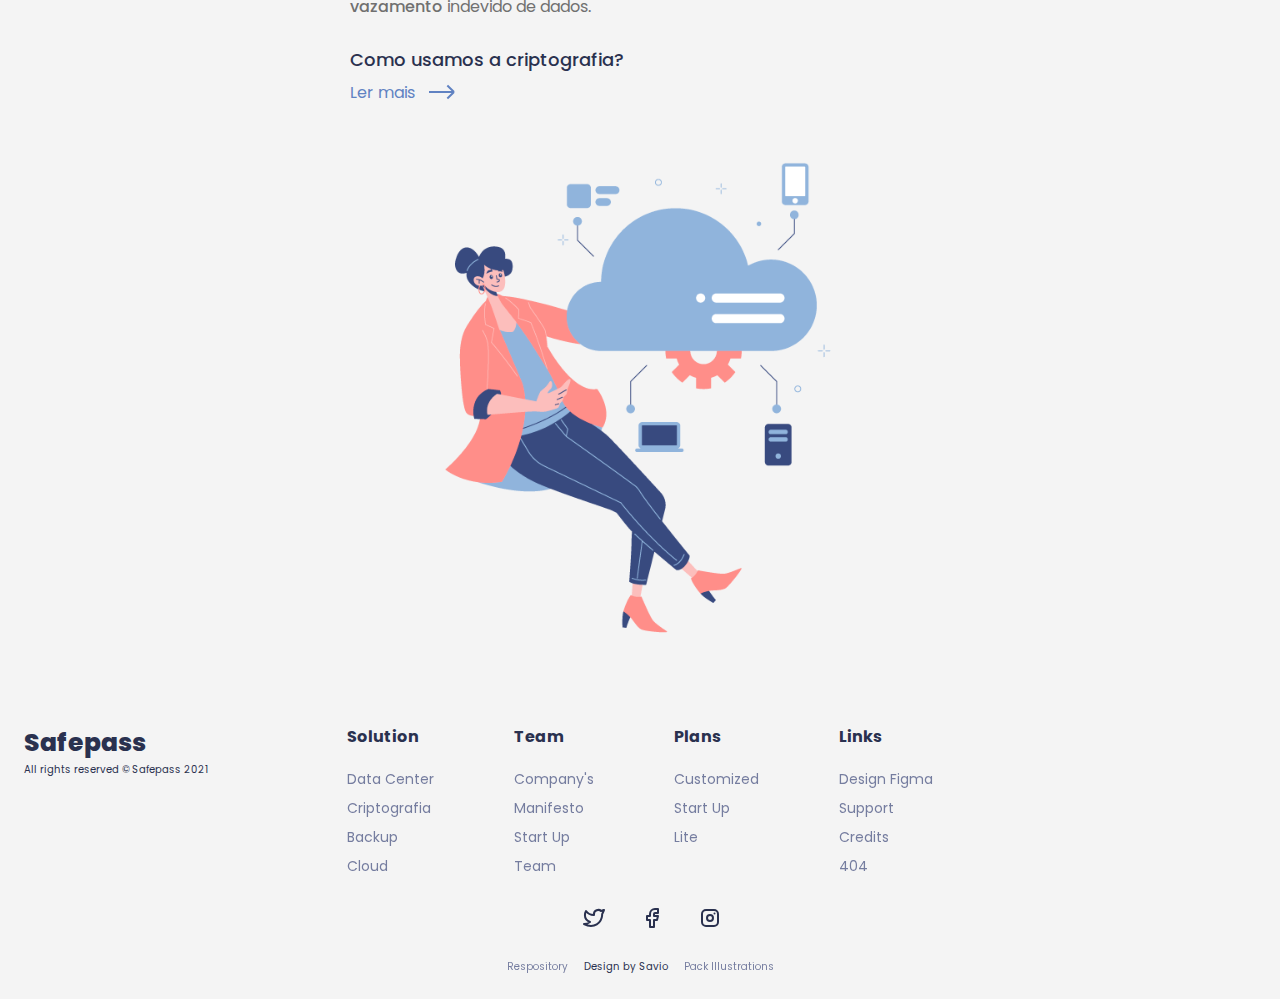
==== commit c671e3ed: "Bug fixes, Header, Chatboot, Releseases" ====
--- a/index.html
+++ b/index.html
@@ -5,8 +5,9 @@
     <meta charset="UTF-8">
     <meta http-equiv="X-UA-Compatible" content="IE=edge">
     <meta name="viewport" content="width=device-width, initial-scale=1.0">
+    <link rel="stylesheet" href="./styles/style.css">
     <link rel="stylesheet" href="./styles/total.css">
-    <link rel="stylesheet" href="./styles/style.css">
+    <link rel="stylesheet" href="./styles/pricing.css">
     <link rel="stylesheet" href="./styles/header.css">
     <link rel="stylesheet" href="./styles/footer.css">
     <link rel="stylesheet" href="./svg.css">
@@ -21,11 +22,16 @@
 </head>
 
 <body class="index">
-    <header id="header" class="header">
-
-    </header>
-
-    <section class="layout">
+    <header id="header" class="header"></header>
+    <div class="inject off">
+        <div class="img_ma">
+            <img src="./image/Dashboard.png" class="img-bar">
+        </div>
+        <ul class="ma_ul">
+        </ul>
+    </div>
+
+    <section class="layout b-b">
         <div class="theme">
             <div class="tittle">
                 <h1 class="THeading">
@@ -53,7 +59,7 @@
             </div>
 
             <div class="img_bg img_width">
-                <img src="/image/Secure.png" alt="Security you Company" class="i_se">
+                <img src="./image/Secure.png" alt="Security you Company" class="i_se">
             </div>
         </div>
 
@@ -114,7 +120,7 @@
                         Como usamos a criptografia?
                     </p>
 
-                    <a href="/" class="remo">
+                    <a href="./security.html" class="remo">
                         <div class="tmr">
                             Ler mais
                         </div>
@@ -130,7 +136,7 @@
             </div>
 
             <div class="compu_img img_width">
-                <img src="/image/Cloud-Computing.png" alt="Computing SafePass Criptografia" class="i_se">
+                <img src="./image/Cloud-Computing.png" alt="Computing SafePass Criptografia" class="i_se">
             </div>
         </div>
 
@@ -142,14 +148,14 @@
                 </div>
     
                 <div class="F_nav">
-                    <ul class="solution F_n">
+                    <ul class="solution_ F_n">
                         <div class="name_nav_f">
                             <h3 class="na_fo_name">Solution</h3>
                         </div>
                         <li class="li_fo a_fo"><a class="cr_a" href="">Data Center</a></li>
-                        <li class="li_fo a_fo"><a class="cr_a" href="">Criptografia</a></li>
-                        <li class="li_fo a_fo"><a class="cr_a" href="">Backup</a></li>
-                        <li class="li_fo a_fo"><a class="cr_a" href="">Cloud</a></li>
+                        <li class="li_fo a_fo"><a class="cr_a" href="./pricing.html#det-opt">Criptografia</a></li>
+                        <li class="li_fo a_fo"><a class="cr_a" href="./pricing.html#det-opt">Backup</a></li>
+                        <li class="li_fo a_fo"><a class="cr_a" href="./pricing.html#det-opt">Cloud</a></li>
                     </ul>
     
                     <ul class="team F_n">
@@ -159,26 +165,26 @@
                         <li class="li_fo a_fo"><a class="cr_a" href="">Company's</a></li>
                         <li class="li_fo a_fo"><a class="cr_a" href="">Manifesto</a></li>
                         <li class="li_fo a_fo"><a class="cr_a" href="">Start Up</a></li>
-                        <li class="li_fo a_fo"><a class="cr_a" href="">Team</a></li>
+                        <li class="li_fo a_fo"><a class="cr_a" href="./team.html">Team</a></li>
                     </ul>
     
                     <ul class="plans F_n">
                         <div class="name_nav_f">
                             <h3 class="na_fo_name">Plans</h3>
                         </div>
-                        <li class="li_fo a_fo"><a class="cr_a" href="">Customized</a></li>
-                        <li class="li_fo a_fo"><a class="cr_a" href="">Start Up</a></li>
-                        <li class="li_fo a_fo"><a class="cr_a" href="">Lite</a></li>
+                        <li class="li_fo a_fo"><a class="cr_a" href="./pricing.html#plan">Customized</a></li>
+                        <li class="li_fo a_fo"><a class="cr_a" href="./pricing.html#plan">Start Up</a></li>
+                        <li class="li_fo a_fo"><a class="cr_a" href="./pricing.html#plan">Lite</a></li>
                     </ul>
     
                     <ul class="links F_n">
                         <div class="name_nav_f">
                             <h3 class="na_fo_name">Links</h3>
                         </div>
-                        <li class="li_fo a_fo"><a class="cr_a" href="">Fundation</a></li>
+                        <li class="li_fo a_fo"><a class="cr_a" href="">Design Figma</a></li>
                         <li class="li_fo a_fo"><a class="cr_a" href="">Support</a></li>
-                        <li class="li_fo a_fo"><a class="cr_a" href="">Credits</a></li>
-                        <li class="li_fo a_fo"><a class="cr_a" href="">Blog</a></li>
+                        <li class="li_fo a_fo"><a class="cr_a" href="./about.html">Credits</a></li>
+                        <li class="li_fo a_fo"><a class="cr_a" href="./404.html">404</a></li>
                     </ul>
                 </div>
     
@@ -221,6 +227,55 @@
                 <p class="footer_desc li_fo"><a href="">Pack Illustrations</a></p>
             </div>
         </footer>
+
+        <div class="bar_mobile">
+            <ul class="Bar_active">
+                    <li class="sol-opt">
+                        <a class="txt_mobile a">Solutions
+                            <svg width="12" height="6" viewBox="0 0 15 8" fill="none" xmlns="http://www.w3.org/2000/svg">
+                                <path d="M1.5 1L6.79289 6.29289C7.18342 6.68342 7.81658 6.68342 8.20711 6.29289L13.5 1"
+                                    stroke="#404B7C" stroke-width="2" stroke-linecap="round" />
+                            </svg>
+                        </a>
+                    </li>
+            
+                    <li class="res-opt">
+                        <a class="txt_mobile a">Resources
+                            <svg width="12" height="6" viewBox="0 0 15 8" fill="none" xmlns="http://www.w3.org/2000/svg">
+                                <path d="M1.5 1L6.79289 6.29289C7.18342 6.68342 7.81658 6.68342 8.20711 6.29289L13.5 1"
+                                    stroke="#404B7C" stroke-width="2" stroke-linecap="round" />
+                            </svg>
+                        </a>
+                    </li>
+            
+                    <li class="com-opt">
+                        <a class="txt_mobile a">Company
+                            <svg width="12" height="6" viewBox="0 0 15 8" fill="none" xmlns="http://www.w3.org/2000/svg">
+                                <path d="M1.5 1L6.79289 6.29289C7.18342 6.68342 7.81658 6.68342 8.20711 6.29289L13.5 1"
+                                    stroke="#404B7C" stroke-width="2" stroke-linecap="round" />
+                            </svg>
+                        </a>
+                    </li>
+            
+                    <li><a class="txt_mobile a" href="./security.html">Security</a></li>
+            
+                    <li><a class="txt_mobile a" href="/pricing.html">Pricing</a></li>
+            
+                    <li><a class="txt_mobile a" href="./about.html">About Us</a></li>
+            </ul>
+
+            <div id="dark" class="dark i_bfixed ats">
+                <label for="dark_mode" class="lab_dark">
+                    <svg xmlns="http://www.w3.org/2000/svg" class="icon_dark i_dm icon_moon" width="24" height="24" viewBox="0 0 24 24" stroke-width="2" stroke="currentColor" fill="currentColor" stroke-linecap="round" stroke-linejoin="round">
+                        <path stroke="none" d="M0 0h24v24H0z" fill="none"></path>
+                        <path d="M12 3c.132 0 .263 0 .393 0a7.5 7.5 0 0 0 7.92 12.446a9 9 0 1 1 -8.313 -12.454z"></path>
+                    </svg>
+                </label>
+        
+                <input type="checkbox" name="dark_mode" id="dark_mode">
+            </div>
+        </div>
+
         <div class="loader">
             <svg width="178" height="171" viewBox="0 0 178 171" fill="none" xmlns="http://www.w3.org/2000/svg">
                 <path d="M164.725 115.912C172.106 96.647 172.229 75.3549 165.07 56.0059L144.177 76.5625C145.714 86.6832 144.624 97.1019 140.913 106.788C135.746 120.274 125.85 131.42 113.072 138.148C100.293 144.876 85.5039 146.727 71.4614 143.356C57.4189 139.985 45.0818 131.621 36.7506 119.825C28.4194 108.029 24.6628 93.6052 26.1813 79.2437C27.6998 64.8822 34.3897 51.5632 45.0036 41.7701C55.6174 31.9771 69.4308 26.3785 83.8678 26.0184C98.3049 25.6583 111.38 29.5612 122.469 38.8129L140.805 21.2327C124.964 8.01603 103.856 0.0118749 83.2319 0.526323C62.6076 1.04077 42.8743 9.0387 27.7116 23.0288C12.5489 37.0188 2.99193 56.046 0.822674 76.5625C-1.34658 97.0789 4.01999 117.684 15.9217 134.536C27.8234 151.387 45.4478 163.335 65.5085 168.151C85.5693 172.967 106.697 170.323 124.952 160.712C143.207 151.1 157.343 135.177 164.725 115.912Z" fill="#404B7C" class="svg-elem-1"></path>
@@ -231,7 +286,7 @@
         </div>
     </section>
 
-    <div id="dark" class="dark i_bfixed">
+    <div id="dark" class="dark i_bfixed bvh">
         <label for="dark_mode" class="lab_dark">
             <svg xmlns="http://www.w3.org/2000/svg" class="icon_dark i_dm icon_moon" width="24" height="24" viewBox="0 0 24 24" stroke-width="2" stroke="currentColor" fill="currentColor" stroke-linecap="round" stroke-linejoin="round">
                 <path stroke="none" d="M0 0h24v24H0z" fill="none"></path>
@@ -275,7 +330,7 @@
             <div class="main_chat">
                 <div class="chat_m">
                     <div class="img_chat_sen">
-                        <img src="./image/Chat.png" class="img_res" alt="Chat Safepass">
+                        
                     </div>
                     <div class="chat_send mes">
                         <p class="chat_mess">
@@ -283,8 +338,7 @@
                         </p>
                     </div>
                 </div>
-                 <div class="message">
-                </div>
+
             </div>
 
             <div class="footer_chat ch_para">
--- a/styles/style.css
+++ b/styles/style.css
@@ -4,6 +4,7 @@
     box-sizing: border-box;
     text-decoration: none;
     list-style: none;
+    font-family: var(--Pop);
 }
 
 .layout {
@@ -19,14 +20,15 @@
     justify-content: space-around;
     align-items: center;
     top: 20px;
+    z-index: 100;
 }
 
 .Bar {
     display: flex;
     justify-content: space-evenly;
     align-items: center;
-
     gap: 48px;
+    z-index: 101;
 }
 
 .Bar li {
@@ -37,6 +39,7 @@
     font-size: 1.4rem;
     font-weight: 500;
     color: var(--type);
+    cursor: pointer;
 }
 
 .actions {
@@ -301,7 +304,7 @@
 
     width: 40px;
     height: 40px;
-    background: blue;
+    background: rgba(52, 74, 173, 1);
     border-radius: 50%;
 }
 
@@ -318,20 +321,9 @@
     nav {
         justify-content: space-between;
     }
-}
-
-@media (max-width: 810px) {
-    .Bar {
+
+    .Bar, .dark.i_bfixed.bvh {
         display: none;
-    }
-
-    .bar_mobile {
-        position: absolute;
-        background: #f4f4f4;
-        z-index: 10;
-
-        width: 100%;
-        height: 100%;
     }
 
     .B_m {
@@ -435,7 +427,7 @@
     font-size: var(--h2);
 }
 
-.loader.test {
+.loader.remove-loader {
     display: none;
     z-index: -2;
 }--- a/styles/total.css
+++ b/styles/total.css
@@ -43,7 +43,7 @@
 
 /* Dark Mode */
 [data-theme="dark"] {
-    /* --fill: #040910; */
+    --blue: #344aad;
     --box: #283152;
     --footer: #404B7C;
     --txt_opt: #F4F4F4;
@@ -71,6 +71,20 @@
     overflow-x: hidden;
 }
 
+body::-webkit-scrollbar {
+    width: 12px;
+}
+  
+body::-webkit-scrollbar-track {
+    background: var(--back);
+}
+  
+body::-webkit-scrollbar-thumb {
+    background: #2A314F;
+    border-radius: 10px;
+    border: 2px solid var(--back);
+}
+
 h1 {
     font-family: var(--Pop);
     font-weight: 800;
@@ -86,10 +100,12 @@
     z-index: 25;
     width: 100%;
     background: var(--back);
+    transition: all 0.3s ease-in-out;
 }
 
 .testes {
     position: fixed;
+    top: 0;
 }
   
   .anima {
@@ -98,12 +114,20 @@
 
 img {
     filter: var(--str);
-  }
+}
 
 .i_se {
     -webkit-user-drag: none;
     -webkit-user-select: none;
     user-select: none;
+}
+
+.a svg path {
+    stroke: var(--type);
+}
+
+.Bar_active li .txt_mobile {
+    font-size: 2rem;
 }
 /* Header rules Js */
 
@@ -140,9 +164,6 @@
         gap: 48px;
     }
 
-    .name_f {
-        top: 0;
-    }
 }
 
 @media (max-width: 610px) {
@@ -157,6 +178,13 @@
         width: 100%;
     }
 }
+
+/* Header Total */
+li.on a svg {
+    transform: rotate(180deg);
+    transition: all 0.2s ease-in;
+}
+/* Header Total */
 
 /* Dark Mode */
 .dark {
@@ -200,6 +228,7 @@
     width: 60px;
     height: 60px;
     z-index: 100;
+    padding: calc(40px - 22px);
 }
 
 .chat_i {
@@ -213,10 +242,11 @@
     position: fixed;
     right: 40px;
     bottom: 40px;
+    z-index: 1000;
 }
 /* Chat */
 .chat_meet {
-    height: 680px;
+    height: 600px;
     width: 400px;
     border-radius: 5px;
 
@@ -356,14 +386,19 @@
     color: #000;
     box-shadow: 0px 3px 7px 0px rgb(0 0 0 / 10%);
     border-radius: 5px;
-}
-
-.img_res {
+    word-break: break-word;
+}
+
+.img_chat_sen {
+    background: url('../image/Chat.png');
+    background-position: center;
+    background-size: contain;
+    border-radius: 50%;
     height: 30px;
-}
+    width: 30px;
+}
+
 /* Main */
-
-
 .footer_chat {
     display: flex;
     flex-direction: column;
@@ -416,4 +451,85 @@
     font-size: 1rem;
     letter-spacing: 0.5px;
     cursor: pointer;
+}
+
+/* Burger Menu */
+.btn_mobile {
+    position: relative;
+    display: flex;
+    justify-content: center;
+    align-items: center;
+    cursor: pointer;
+    transition: all .5s ease-in-out;
+  }
+  
+  .btn_burger {
+    width: 20px;
+    height: 2px;
+    background: #fff;
+    border-radius: 5px;
+    transition: all .5s ease-in-out;
+  }
+  
+  .btn_burger::before,
+  .btn_burger::after {
+    content: '';
+    position: absolute;
+    width: 20px;
+    height: 2px;
+    background: #fff;
+    border-radius: 5px;
+    transition: all .5s ease-in-out;
+  }
+  
+  .btn_burger::before {
+    transform: translateY(-8px);
+  }
+  
+  .btn_burger::after {
+    transform: translateY(8px);
+  }
+  
+  .btn_mobile.open .btn_burger {
+    transform: translateX(-50px);
+    background: transparent;
+  }
+  
+  .btn_mobile.open .btn_burger::before {
+    transform: rotate(45deg) translate(35px, -35px);
+  }
+  .btn_mobile.open .btn_burger::after {
+    transform: rotate(-45deg) translate(35px, 35px);
+  }
+
+@media (max-width: 490px) {
+    .chat {
+        right: 0px;
+        width: 100%;
+        padding: 0 10%;
+    }
+
+    .chat_meet, .header_chat, .main_chat, .footer_chat {
+        width: 100%;
+    }
+}
+
+@media (max-height: 790px) {
+    .chat {
+        top: 90px;
+        bottom: 0;
+        height: 100%;
+    }
+
+    .chat_meet {
+        height: 80%;
+    }
+
+    .header_chat, .footer_chat {
+        height: 15%;
+    }
+
+    .main_chat {
+        height: 70%;
+    }
 }--- a/styles/pricing.css
+++ b/styles/pricing.css
@@ -0,0 +1,372 @@
+body {
+  overflow-x: hidden;
+}
+
+.price {
+  display: flex;
+  flex-direction: column;
+  align-items: center;
+  gap: 32px;
+
+
+  padding: 24px 12px;
+}
+
+.Plan {
+  display: flex;
+  flex-direction: column;
+  align-items: center;
+  gap: 32px;
+  margin-top: 16px;
+}
+
+.Pri_tittle {
+  display: flex;
+  flex-direction: column;
+  align-items: center;
+}
+
+.h1_Pri {
+  font-size: var(--S_fat_tx);
+}
+
+.H_tittle {
+  color: var(--b_);
+  font-weight: 800;
+}
+
+.H_plan {
+  font-size: var(--S_open);
+}
+
+.c_tittle {
+  font-size: var(--C_tittle);
+}
+
+.plan_tittle .r_ {
+  color: var(--red);
+}
+
+.plan_tittle .b_ {
+  color: var(--blue_dark);
+}
+.p_pri {
+  font-size: 1.6rem;
+  color: var(--blue_dark);
+}
+
+/* Input cxa */
+.in_pri {
+    display: flex;
+    align-items: center;
+    gap: 16px;
+    color: var(--type);
+}
+
+/* Input */
+.sw_pri {
+  width: 60px;
+  height: 31px;
+  background: rgb(154 179 218 / 33%);
+  border-radius: 50px;
+  position: relative;
+}
+
+.sw_pri .in_swi {
+  position: absolute;
+  width: 100%;
+  height: 100%;
+  cursor: pointer;
+  -webkit-appearance: none;
+  appearance: none;
+}
+  
+.sw_pri .in_swi::after {
+  content: "";
+  position: absolute;
+  top: 50%;
+  transform: translate(3px, -50%);
+  width: 27px;
+  height: 27px;
+  background: #2A314F;
+  border-radius: 50px;
+  transition: all 0.4s;
+}
+  
+  .sw_pri .in_swi:checked::after {
+    transform: translate(30px, -50%);
+  }
+
+  .year, .month {
+    font-size: 1.6rem;
+  }
+
+  .month {
+    opacity: 0.5;
+  }
+
+  .year:checked, .month:checked {
+    color: #2A314F;
+  }
+
+
+
+  /* Input */
+
+/**** Cards ****/
+.cards {
+  display: flex;
+  justify-content: center;
+  align-items: center;
+  gap: 32px;
+}
+
+.cards .C_plan {
+  display: flex;
+  align-items: center;
+  flex-direction: column;
+  gap: 24px;
+  padding: 24px;
+  border-radius: 10px;
+  box-shadow: 0 0 10px rgb(64, 75, 124, 0.10);
+}
+
+.Ca_w {
+  display: flex;
+  flex-direction: column;
+  align-items: center;
+  gap: 16px;
+  -webkit-user-select: none;
+  user-select: none;
+}
+
+.l_t .plan_tittle .cust {
+  color: #fff;
+}
+
+.plan_tittle {
+  text-align: center;
+  font-size: 4rem;
+  line-height: 35px;
+}
+
+.a_p {
+  background: var(--fill);
+}
+
+.a_p .plan_tittle, .a_p .l_opt span {
+  color: #2A314F;
+}
+
+.l_t {
+  background: #2A314F;
+}
+
+.ul_c {
+  display: flex;
+  flex-direction: column;
+  gap: 16px;
+}
+
+.l_opt {
+  display: flex;
+  align-items: center;
+  gap: 8px;
+}
+
+.l_opt .rigth svg {
+  color: #6082C2;
+}
+
+.txt_c {
+  color: #fff;
+  min-width: 324px;
+  max-width: 324px;
+  font-weight: 500;
+  font-size: 1.4rem;
+  line-height: 16px;
+  
+}
+
+.dt_tittle {
+  margin: 16px 0;
+}
+
+.dt_tittle h1 {
+  font-size: var(--S_open);
+}
+
+
+
+/* Cards */
+
+/* details cards */
+.Details {
+  display: flex;
+  flex-direction: column;
+  align-items: center;
+  margin: 48px 0;
+  padding: 0 12px;
+}
+
+.dt_cards {
+  display: flex;
+  gap: 32px;
+  margin: 16px 0;
+}
+
+.dt_c {
+  display: flex;
+  height: 200px;
+  width: 340px;
+  border-radius: 10px;
+  padding: 16px;
+  flex-direction: column;
+  justify-content: flex-start;
+  cursor: default;
+  -webkit-user-select: none;
+  user-select: none;
+}
+
+.dt_c {
+  transition: all 0.5s ease-in-out;
+}
+
+.dt_c:hover {
+  background: var(--fill);
+  box-shadow: 0px 0px 32px var(--shadow);
+}
+
+[data-theme="dark"] .dt_c:hover {
+  background: #272833;
+  box-shadow: 0px 0px 32px var(--shadow);
+}
+
+/* [data-theme="dark"] .dt_c:hover .dt_c_t {
+  color: var(--back);
+} */
+
+.dt_c_t {
+  font-size: 2rem;
+  color: var(--b_);
+  transition: all 0.5s ease-in-out;
+}
+
+.body_dt {
+  display: flex;
+  flex-direction: column;
+  height: 100%;
+  justify-content: space-between;
+}
+
+.p_dt {
+  margin-top: 8px;
+}
+
+.det_p {
+  font-size: 1.4rem;
+  font-weight: 400;
+  color: var(--blue_dark);
+}
+
+.footer_dt {
+  display: flex;
+  align-items: center;
+  gap: 8px;
+}
+
+.icon_txt {
+  font-weight: 600;
+  font-size: 1.4rem;
+  color: var(--blue_spot);
+}
+
+.o {
+  display: flex;
+  gap: 4px;
+}
+/* details cards */
+
+/* Btn */
+.btn_cards a .btn {
+  padding: 18px 0;
+
+  cursor: pointer;
+
+  font-family: var(--Pop);
+  font-size: 1.4rem;
+  font-weight: 700;
+}
+
+.Bu_l {
+  width: 160px;
+  border: none;
+
+  color: #fff;
+  letter-spacing: 1px;
+  border-radius: 30px;
+  opacity: 0.9;
+  /* background: var(--b_); */
+}
+
+.basic .btn_lite button {
+  background: var(--blue_dark);
+}
+
+.start_up .btn_lite button {
+  background: var(--red);
+}
+
+button:hover {
+  opacity: 1;
+}
+
+.Bi_s {
+  color: #6082C2;
+}
+
+.sla {
+  display: flex;
+  align-items: center;
+  gap: 8px;
+}
+
+.policy {
+  color: var(--type);
+}
+
+.Bu_s {
+  background: none;
+  color: var(--blue_dark);
+  width: auto;
+}
+
+.btn_start a .Bu_s {
+  display: flex;
+  align-items: center;
+}
+
+/* Btn */
+
+
+/* Comfirm */
+.ts {
+  display: none;
+  font-size: 1.2rem;
+  margin: 0 auto;
+}
+
+.confirm {
+  color: #4caf50;
+}
+
+.noConfirm {
+  color: #ff4229;
+}
+
+.active {
+  display: flex;
+  align-items: center;
+  gap: 4px;
+}
+/* Comfirm */
--- a/styles/header.css
+++ b/styles/header.css
@@ -1,8 +1,8 @@
 .bar_mobile {
     display: none;
-    position: absolute;
+    position: fixed;
     top: 90px;
-    background: #f4f4f4;
+    background: var(--back);
     z-index: 20;
     height: 100%;
     width: 100%;
@@ -14,15 +14,36 @@
 
 .inject {
     opacity: 0;
+    position: absolute;
+    top: 0;
+
+    display: grid;
+    grid-template-columns: repeat(3, 1fr);
+
     width: 100%;
-    height: 160px;
     background: var(--back);
+    box-shadow: 0px 6px 6px rgb(0, 0, 0, 6%);
+    transition: all 0.3s ease-in-out;
+    z-index: -1;
+}
+
+
+.Opt_Bar {
+    opacity: 1;
+    z-index: 1;
+    padding: 100px 24px 12px 24px;
+    transition: all 0.3s ease-in-out;
+}
+
+.Bar li a svg {
+    transition: all 0.3s ease-in-out;
+
 }
 
 .active_bar {
     display: flex;
-    align-items: center;
     justify-content: center;
+    padding: calc(2rem + 5vh) 0;
 }
 
 .ma_li {
@@ -38,11 +59,22 @@
     grid-gap: 10px 20px;
 }
 
-.img_ma {
-    position: absolute;
-    left: 24px;
+.Saf-dis {
+    display: none;
+    font-size: var(--h2);
+    color: var(--type);
+}
+
+@media (max-width: 810px) {
+    .Saf-dis {
+        display: block;
+    }
 }
 
 .img-bar {
     width: 160px;
+}
+
+.str_active {
+    border-bottom: 3px solid #000;
 }--- a/styles/footer.css
+++ b/styles/footer.css
@@ -19,7 +19,7 @@
     gap: 8px;
   }
   
-  .solution.F_n {
+  .solution_.F_n {
     width: max-content;
   }
   
@@ -83,10 +83,6 @@
   
   [data-theme = "dark"] .svg:hover {
     background: #272833;
-  }
-  
-  img {
-    filter: var(--str);
   }
   
   /* News */
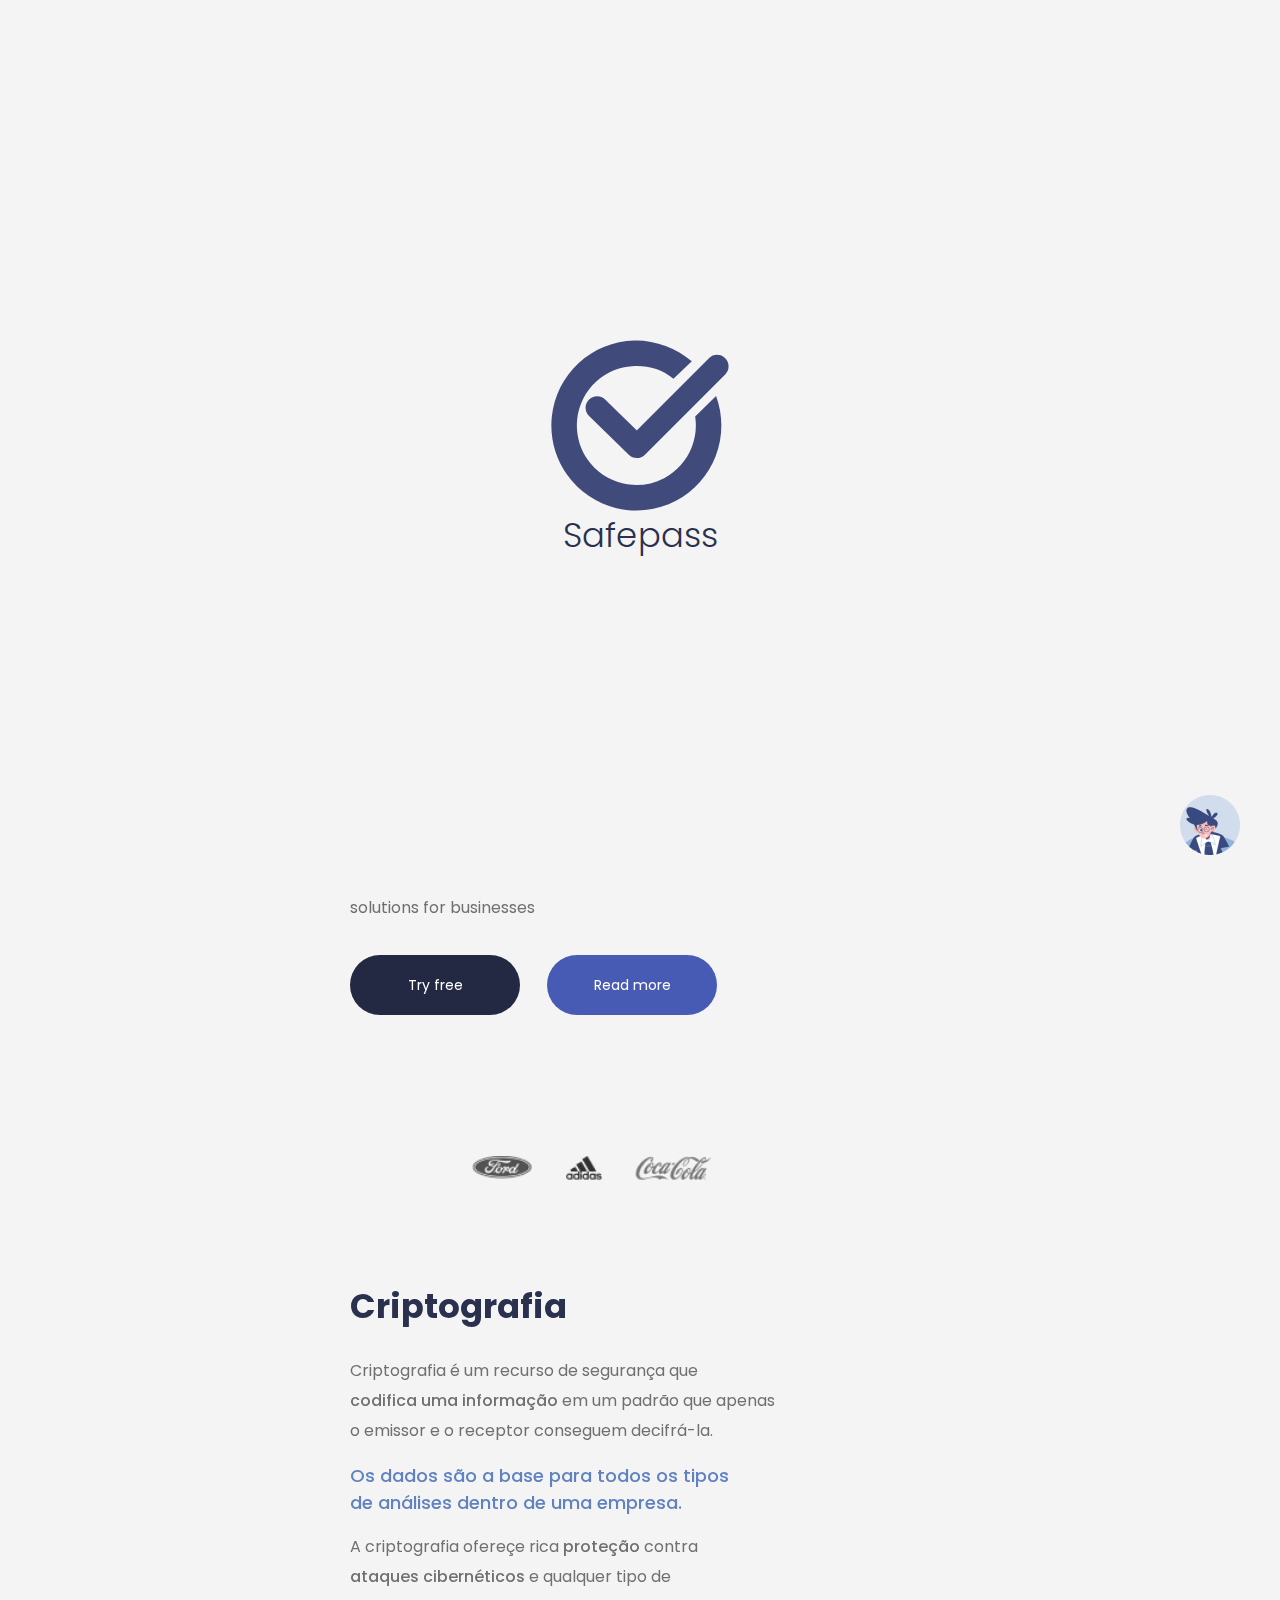
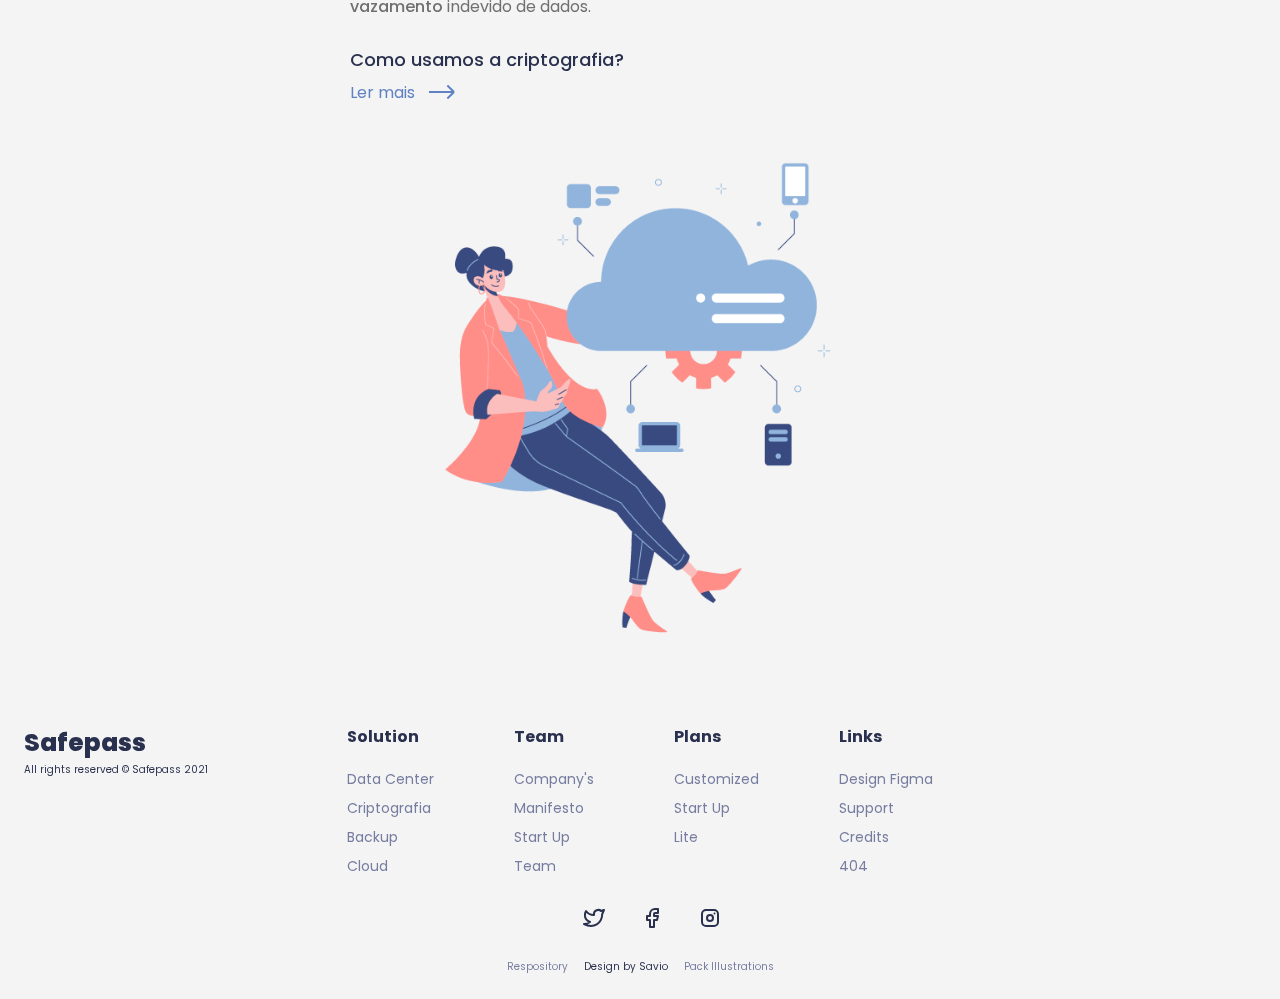
==== commit e56f1bbc: "Bar Update, Bug Fixes, Chat, Releases, Dark-mode now saved" ====
--- a/index.html
+++ b/index.html
@@ -12,23 +12,28 @@
     <link rel="stylesheet" href="./styles/footer.css">
     <link rel="stylesheet" href="./svg.css">
     <!-- Font -->
-    <link href="https://fonts.googleapis.com/css2?family=Poppins:wght@300;400;500;700;800&display=swap" rel="stylesheet">
+    <link href="https://fonts.googleapis.com/css2?family=Poppins:wght@300;400;500;700;800&display=swap"
+        rel="stylesheet">
     <!-- Font -->
 
     <link rel="apple-touch-icon" sizes="180x180" href="./image/favicon_io/apple-touch-icon.png">
     <link rel="icon" type="image/png" sizes="32x32" href="./image/favicon_io/favicon-32x32.png">
-    <link rel="icon" type="image/png" sizes="16x16" href="./image/favicon_io/favicon-16x16.png">    
+    <link rel="icon" type="image/png" sizes="16x16" href="./image/favicon_io/favicon-16x16.png">
     <title>SafePass</title>
 </head>
 
 <body class="index">
     <header id="header" class="header"></header>
-    <div class="inject off">
+    <div class="inject off" style="position: fixed;">
+        <div class="name">
+            <h2 class="head-name"></h2>
+        </div>
         <div class="img_ma">
             <img src="./image/Dashboard.png" class="img-bar">
-        </div>
-        <ul class="ma_ul">
-        </ul>
+            <ul class="ma_ul">
+            </ul>
+        </div>
+
     </div>
 
     <section class="layout b-b">
@@ -82,10 +87,12 @@
                     <img src="https://cdn.visa.com/v2/assets/images/logos/visa/blue/logo.png" class="img_filter" alt="">
                 </div>
                 <div class="visa">
-                    <img src="https://img-prod-cms-rt-microsoft-com.akamaized.net/cms/api/am/imageFileData/RE1Mu3b?ver=5c31" class="img_filter" alt="" >
+                    <img src="https://img-prod-cms-rt-microsoft-com.akamaized.net/cms/api/am/imageFileData/RE1Mu3b?ver=5c31"
+                        class="img_filter" alt="">
                 </div>
                 <div class="visa">
-                    <img src="https://static-exp1.licdn.com/sc/h/al2o9zrvru7aqj8e1x2rzsrca" class="img_filter" alt="" style="height: 30px">
+                    <img src="https://static-exp1.licdn.com/sc/h/al2o9zrvru7aqj8e1x2rzsrca" class="img_filter" alt=""
+                        style="height: 30px">
                 </div>
             </div>
         </div>
@@ -98,9 +105,9 @@
 
                 <div class="txt_crp ">
                     <p class="ty">
-                        <div class="Ph_line">Criptografia é um recurso de segurança que</div>
-                        <div class="Ph_line"><span class="bold">codifica uma informação</span> em um padrão que apenas</div>
-                        <div class="Ph_line">o emissor e o receptor conseguem decifrá-la.</div>
+                    <div class="Ph_line">Criptografia é um recurso de segurança que</div>
+                    <div class="Ph_line"><span class="bold">codifica uma informação</span> em um padrão que apenas</div>
+                    <div class="Ph_line">o emissor e o receptor conseguem decifrá-la.</div>
                     </p>
 
                     <p class="sty">
@@ -109,9 +116,9 @@
                     </p>
 
                     <p class="">
-                        <div class="Ph_line">A criptografia ofereçe rica <span class="bold">proteção </span>contra</div>
-                        <div class="Ph_line"><span class="bold">ataques cibernéticos </span>e qualquer tipo de</div>
-                        <div class="Ph_line"><span class="bold">vazamento </span>indevido de dados.</div>
+                    <div class="Ph_line">A criptografia ofereçe rica <span class="bold">proteção </span>contra</div>
+                    <div class="Ph_line"><span class="bold">ataques cibernéticos </span>e qualquer tipo de</div>
+                    <div class="Ph_line"><span class="bold">vazamento </span>indevido de dados.</div>
                     </p>
                 </div>
 
@@ -146,7 +153,7 @@
                     <h1 class="Company">Safepass</h1>
                     <p class="rigth_">All rights reserved © Safepass 2021</p>
                 </div>
-    
+
                 <div class="F_nav">
                     <ul class="solution_ F_n">
                         <div class="name_nav_f">
@@ -157,7 +164,7 @@
                         <li class="li_fo a_fo"><a class="cr_a" href="./pricing.html#det-opt">Backup</a></li>
                         <li class="li_fo a_fo"><a class="cr_a" href="./pricing.html#det-opt">Cloud</a></li>
                     </ul>
-    
+
                     <ul class="team F_n">
                         <div class="name_nav_f">
                             <h3 class="na_fo_name">Team</h3>
@@ -167,7 +174,7 @@
                         <li class="li_fo a_fo"><a class="cr_a" href="">Start Up</a></li>
                         <li class="li_fo a_fo"><a class="cr_a" href="./team.html">Team</a></li>
                     </ul>
-    
+
                     <ul class="plans F_n">
                         <div class="name_nav_f">
                             <h3 class="na_fo_name">Plans</h3>
@@ -176,7 +183,7 @@
                         <li class="li_fo a_fo"><a class="cr_a" href="./pricing.html#plan">Start Up</a></li>
                         <li class="li_fo a_fo"><a class="cr_a" href="./pricing.html#plan">Lite</a></li>
                     </ul>
-    
+
                     <ul class="links F_n">
                         <div class="name_nav_f">
                             <h3 class="na_fo_name">Links</h3>
@@ -187,14 +194,14 @@
                         <li class="li_fo a_fo"><a class="cr_a" href="./404.html">404</a></li>
                     </ul>
                 </div>
-    
-    
+
+
             </section>
             <div class="social">
                 <h2></h2>
                 <div class="svg">
-                    <svg xmlns="http://www.w3.org/2000/svg" class="icon icon-tabler icon-tabler-brand-twitter" width="24"
-                        height="24" viewBox="0 0 24 24" stroke-width="2" stroke="currentColor" fill="none"
+                    <svg xmlns="http://www.w3.org/2000/svg" class="icon icon-tabler icon-tabler-brand-twitter"
+                        width="24" height="24" viewBox="0 0 24 24" stroke-width="2" stroke="currentColor" fill="none"
                         stroke-linecap="round" stroke-linejoin="round">
                         <path stroke="none" d="M0 0h24v24H0z" fill="none"></path>
                         <path
@@ -203,16 +210,16 @@
                     </svg>
                 </div>
                 <div class="svg">
-                    <svg xmlns="http://www.w3.org/2000/svg" class="icon icon-tabler icon-tabler-brand-facebook" width="24"
-                        height="24" viewBox="0 0 24 24" stroke-width="2" stroke="currentColor" fill="none"
+                    <svg xmlns="http://www.w3.org/2000/svg" class="icon icon-tabler icon-tabler-brand-facebook"
+                        width="24" height="24" viewBox="0 0 24 24" stroke-width="2" stroke="currentColor" fill="none"
                         stroke-linecap="round" stroke-linejoin="round">
                         <path stroke="none" d="M0 0h24v24H0z" fill="none"></path>
                         <path d="M7 10v4h3v7h4v-7h3l1 -4h-4v-2a1 1 0 0 1 1 -1h3v-4h-3a5 5 0 0 0 -5 5v2h-3"></path>
                     </svg>
                 </div>
                 <div class="svg">
-                    <svg xmlns="http://www.w3.org/2000/svg" class="icon icon-tabler icon-tabler-brand-instagram" width="24"
-                        height="24" viewBox="0 0 24 24" stroke-width="2" stroke="currentColor" fill="none"
+                    <svg xmlns="http://www.w3.org/2000/svg" class="icon icon-tabler icon-tabler-brand-instagram"
+                        width="24" height="24" viewBox="0 0 24 24" stroke-width="2" stroke="currentColor" fill="none"
                         stroke-linecap="round" stroke-linejoin="round">
                         <path stroke="none" d="M0 0h24v24H0z" fill="none"></path>
                         <rect x="4" y="4" width="16" height="16" rx="4"></rect>
@@ -230,65 +237,72 @@
 
         <div class="bar_mobile">
             <ul class="Bar_active">
-                    <li class="sol-opt">
-                        <a class="txt_mobile a">Solutions
-                            <svg width="12" height="6" viewBox="0 0 15 8" fill="none" xmlns="http://www.w3.org/2000/svg">
-                                <path d="M1.5 1L6.79289 6.29289C7.18342 6.68342 7.81658 6.68342 8.20711 6.29289L13.5 1"
-                                    stroke="#404B7C" stroke-width="2" stroke-linecap="round" />
-                            </svg>
-                        </a>
-                    </li>
-            
-                    <li class="res-opt">
-                        <a class="txt_mobile a">Resources
-                            <svg width="12" height="6" viewBox="0 0 15 8" fill="none" xmlns="http://www.w3.org/2000/svg">
-                                <path d="M1.5 1L6.79289 6.29289C7.18342 6.68342 7.81658 6.68342 8.20711 6.29289L13.5 1"
-                                    stroke="#404B7C" stroke-width="2" stroke-linecap="round" />
-                            </svg>
-                        </a>
-                    </li>
-            
-                    <li class="com-opt">
-                        <a class="txt_mobile a">Company
-                            <svg width="12" height="6" viewBox="0 0 15 8" fill="none" xmlns="http://www.w3.org/2000/svg">
-                                <path d="M1.5 1L6.79289 6.29289C7.18342 6.68342 7.81658 6.68342 8.20711 6.29289L13.5 1"
-                                    stroke="#404B7C" stroke-width="2" stroke-linecap="round" />
-                            </svg>
-                        </a>
-                    </li>
-            
-                    <li><a class="txt_mobile a" href="./security.html">Security</a></li>
-            
-                    <li><a class="txt_mobile a" href="/pricing.html">Pricing</a></li>
-            
-                    <li><a class="txt_mobile a" href="./about.html">About Us</a></li>
+                <li class="sol-opt">
+                    <a class="txt_mobile a">Solutions
+                        <svg width="12" height="6" viewBox="0 0 15 8" fill="none" xmlns="http://www.w3.org/2000/svg">
+                            <path d="M1.5 1L6.79289 6.29289C7.18342 6.68342 7.81658 6.68342 8.20711 6.29289L13.5 1"
+                                stroke="#404B7C" stroke-width="2" stroke-linecap="round" />
+                        </svg>
+                    </a>
+                </li>
+
+                <li class="res-opt">
+                    <a class="txt_mobile a">Resources
+                        <svg width="12" height="6" viewBox="0 0 15 8" fill="none" xmlns="http://www.w3.org/2000/svg">
+                            <path d="M1.5 1L6.79289 6.29289C7.18342 6.68342 7.81658 6.68342 8.20711 6.29289L13.5 1"
+                                stroke="#404B7C" stroke-width="2" stroke-linecap="round" />
+                        </svg>
+                    </a>
+                </li>
+
+                <li class="com-opt">
+                    <a class="txt_mobile a">Company
+                        <svg width="12" height="6" viewBox="0 0 15 8" fill="none" xmlns="http://www.w3.org/2000/svg">
+                            <path d="M1.5 1L6.79289 6.29289C7.18342 6.68342 7.81658 6.68342 8.20711 6.29289L13.5 1"
+                                stroke="#404B7C" stroke-width="2" stroke-linecap="round" />
+                        </svg>
+                    </a>
+                </li>
+
+                <li><a class="txt_mobile a" href="./security.html">Security</a></li>
+
+                <li><a class="txt_mobile a" href="/pricing.html">Pricing</a></li>
+
+                <li><a class="txt_mobile a" href="./about.html">About Us</a></li>
             </ul>
 
             <div id="dark" class="dark i_bfixed ats">
                 <label for="dark_mode" class="lab_dark">
-                    <svg xmlns="http://www.w3.org/2000/svg" class="icon_dark i_dm icon_moon" width="24" height="24" viewBox="0 0 24 24" stroke-width="2" stroke="currentColor" fill="currentColor" stroke-linecap="round" stroke-linejoin="round">
+                    <svg xmlns="http://www.w3.org/2000/svg" class="icon_dark i_dm icon_moon" width="24" height="24"
+                        viewBox="0 0 24 24" stroke-width="2" stroke="currentColor" fill="currentColor"
+                        stroke-linecap="round" stroke-linejoin="round">
                         <path stroke="none" d="M0 0h24v24H0z" fill="none"></path>
                         <path d="M12 3c.132 0 .263 0 .393 0a7.5 7.5 0 0 0 7.92 12.446a9 9 0 1 1 -8.313 -12.454z"></path>
                     </svg>
                 </label>
-        
+
                 <input type="checkbox" name="dark_mode" id="dark_mode">
             </div>
         </div>
 
         <div class="loader">
             <svg width="178" height="171" viewBox="0 0 178 171" fill="none" xmlns="http://www.w3.org/2000/svg">
-                <path d="M164.725 115.912C172.106 96.647 172.229 75.3549 165.07 56.0059L144.177 76.5625C145.714 86.6832 144.624 97.1019 140.913 106.788C135.746 120.274 125.85 131.42 113.072 138.148C100.293 144.876 85.5039 146.727 71.4614 143.356C57.4189 139.985 45.0818 131.621 36.7506 119.825C28.4194 108.029 24.6628 93.6052 26.1813 79.2437C27.6998 64.8822 34.3897 51.5632 45.0036 41.7701C55.6174 31.9771 69.4308 26.3785 83.8678 26.0184C98.3049 25.6583 111.38 29.5612 122.469 38.8129L140.805 21.2327C124.964 8.01603 103.856 0.0118749 83.2319 0.526323C62.6076 1.04077 42.8743 9.0387 27.7116 23.0288C12.5489 37.0188 2.99193 56.046 0.822674 76.5625C-1.34658 97.0789 4.01999 117.684 15.9217 134.536C27.8234 151.387 45.4478 163.335 65.5085 168.151C85.5693 172.967 106.697 170.323 124.952 160.712C143.207 151.1 157.343 135.177 164.725 115.912Z" fill="#404B7C" class="svg-elem-1"></path>
-                <path d="M46.0997 67.836L85.8107 106.547L166.073 26.2849" stroke="#404B7C" stroke-width="23" stroke-linecap="round" stroke-linejoin="round" class="svg-elem-2"></path>
-                </svg>
-                
+                <path
+                    d="M164.725 115.912C172.106 96.647 172.229 75.3549 165.07 56.0059L144.177 76.5625C145.714 86.6832 144.624 97.1019 140.913 106.788C135.746 120.274 125.85 131.42 113.072 138.148C100.293 144.876 85.5039 146.727 71.4614 143.356C57.4189 139.985 45.0818 131.621 36.7506 119.825C28.4194 108.029 24.6628 93.6052 26.1813 79.2437C27.6998 64.8822 34.3897 51.5632 45.0036 41.7701C55.6174 31.9771 69.4308 26.3785 83.8678 26.0184C98.3049 25.6583 111.38 29.5612 122.469 38.8129L140.805 21.2327C124.964 8.01603 103.856 0.0118749 83.2319 0.526323C62.6076 1.04077 42.8743 9.0387 27.7116 23.0288C12.5489 37.0188 2.99193 56.046 0.822674 76.5625C-1.34658 97.0789 4.01999 117.684 15.9217 134.536C27.8234 151.387 45.4478 163.335 65.5085 168.151C85.5693 172.967 106.697 170.323 124.952 160.712C143.207 151.1 157.343 135.177 164.725 115.912Z"
+                    fill="#404B7C" class="svg-elem-1"></path>
+                <path d="M46.0997 67.836L85.8107 106.547L166.073 26.2849" stroke="#404B7C" stroke-width="23"
+                    stroke-linecap="round" stroke-linejoin="round" class="svg-elem-2"></path>
+            </svg>
+
             <h1 class="h1_loader">Safepass</h1>
         </div>
     </section>
 
     <div id="dark" class="dark i_bfixed bvh">
         <label for="dark_mode" class="lab_dark">
-            <svg xmlns="http://www.w3.org/2000/svg" class="icon_dark i_dm icon_moon" width="24" height="24" viewBox="0 0 24 24" stroke-width="2" stroke="currentColor" fill="currentColor" stroke-linecap="round" stroke-linejoin="round">
+            <svg xmlns="http://www.w3.org/2000/svg" class="icon_dark i_dm icon_moon" width="24" height="24"
+                viewBox="0 0 24 24" stroke-width="2" stroke="currentColor" fill="currentColor" stroke-linecap="round"
+                stroke-linejoin="round">
                 <path stroke="none" d="M0 0h24v24H0z" fill="none"></path>
                 <path d="M12 3c.132 0 .263 0 .393 0a7.5 7.5 0 0 0 7.92 12.446a9 9 0 1 1 -8.313 -12.454z"></path>
             </svg>
@@ -306,21 +320,22 @@
                             Ask your questions
                         </h3>
                         <span class="close_chat">
-                            <svg width="20" height="20" viewBox="0 0 20 20" fill="none" xmlns="http://www.w3.org/2000/svg">
+                            <svg width="20" height="20" viewBox="0 0 20 20" fill="none"
+                                xmlns="http://www.w3.org/2000/svg">
                                 <circle cx="10" cy="10" r="10" fill="#9AB3DA" />
                                 <path d="M6.46436 13.5355L13.5354 6.46445" stroke="#E5E5E5" stroke-linecap="round" />
                                 <path d="M6.46436 6.46448L13.5354 13.5355" stroke="#E5E5E5" stroke-linecap="round" />
                             </svg>
-                    
+
                         </span>
-                    
+
                     </div>
 
                     <p class="txt_chat">
                         Support
                     </p>
                 </div>
-                
+
                 <div class="opt_img">
                     <img src="./image/Chat.png" class="img_c" alt="Chat Safepass">
                     <small class="sm_chat">Online</small>
@@ -330,7 +345,7 @@
             <div class="main_chat">
                 <div class="chat_m">
                     <div class="img_chat_sen">
-                        
+
                     </div>
                     <div class="chat_send mes">
                         <p class="chat_mess">
@@ -343,13 +358,17 @@
 
             <div class="footer_chat ch_para">
                 <form action="" method="post" class="form_Input">
-                    <input type="text" name="m_help" id="m_help" class="m_help" placeholder="Write your message..." value="">
-                    <button type="submit" class="btn_sub_input">
+                    <input type="text" name="m_help" id="m_help" class="m_help" placeholder="Write your message..."
+                        value="">
+                    <button type="submit" class="btn_sub_input lu-mode-selec">
                         <svg width="34" height="19" viewBox="0 0 34 19" fill="none" xmlns="http://www.w3.org/2000/svg">
-                            <path d="M30.6001 2.17651L10.467 15.3573L10.4671 5.15406L30.6001 2.17651Z" fill="#9AB3DA"/>
-                            <path d="M10.4958 15.3358V5.71179L32.7887 1.60547L12.4777 7.75721L10.4958 15.3358Z" fill="#475C85"/>
-                            <path d="M34 0.993652L0 2.02842L10.4957 5.72412L32.6283 1.65108L12.4174 7.79369L16.3796 18.5268L34 0.993652Z" fill="#D1DCED"/>
-                            </svg>                            
+                            <path d="M30.6001 2.17651L10.467 15.3573L10.4671 5.15406L30.6001 2.17651Z" fill="#9AB3DA" />
+                            <path d="M10.4958 15.3358V5.71179L32.7887 1.60547L12.4777 7.75721L10.4958 15.3358Z"
+                                fill="#475C85" />
+                            <path
+                                d="M34 0.993652L0 2.02842L10.4957 5.72412L32.6283 1.65108L12.4174 7.79369L16.3796 18.5268L34 0.993652Z"
+                                fill="#D1DCED" />
+                        </svg>
                     </button>
                 </form>
 
--- a/styles/style.css
+++ b/styles/style.css
@@ -45,6 +45,11 @@
 .actions {
     font-size: 1.6rem;
     font-weight: 600;
+    z-index: 201;
+}
+
+a.logo {
+    z-index: 201;
 }
 
 .actions .Login {
@@ -425,6 +430,7 @@
 .h1_loader {
     font-weight: 300;
     font-size: var(--h2);
+    color: var(--b_);
 }
 
 .loader.remove-loader {
--- a/styles/total.css
+++ b/styles/total.css
@@ -103,9 +103,10 @@
     transition: all 0.3s ease-in-out;
 }
 
-.testes {
+.header_fixed {
     position: fixed;
     top: 0;
+    transition: all 0.3s ease-in-out;
 }
   
   .anima {
@@ -287,7 +288,7 @@
     cursor: pointer;
 }
 
-.lu-mode-selec {
+.form_Input button.lu-mode-selec {
     opacity: 80%;
     mix-blend-mode: luminosity;
     cursor: no-drop;
@@ -328,6 +329,33 @@
 
 .img_c {
     height: 24px;
+}
+
+.sm_chat {
+    display: flex;
+    align-items: center;
+    margin: 0 0px 0px 12px;
+}
+
+small.sm_chat::before {
+    content: " ";
+    position: absolute;
+    background: #F1F1F1;
+    height: 6px;
+    width: 6px;
+    border-radius: 50%;
+    transform: translateX(-12px);
+    animation: 2s infinite normal teste;
+}
+
+@keyframes teste {
+    0%, 100% {
+        opacity: 0;
+    }
+
+    50% {
+        opacity: 1;
+    }
 }
 
 /* Main */
@@ -359,6 +387,13 @@
 
     transition: all 1s ease-in-out;
 } 
+
+.mes_pri_new {
+    display: flex;
+    flex-direction: column;
+    align-items: flex-end;
+    gap: 8px;
+}
 
 .res_chat {
     transition: all 1s ease-in-out;
--- a/styles/pricing.css
+++ b/styles/pricing.css
@@ -60,13 +60,14 @@
     display: flex;
     align-items: center;
     gap: 16px;
-    color: var(--type);
+    color: var(--blue_dark);
+    font-weight: 700;
 }
 
 /* Input */
 .sw_pri {
-  width: 60px;
-  height: 31px;
+  width: 62px;
+  height: 34px;
   background: rgb(154 179 218 / 33%);
   border-radius: 50px;
   position: relative;
@@ -85,10 +86,10 @@
   content: "";
   position: absolute;
   top: 50%;
-  transform: translate(3px, -50%);
+  transform: translate(4px, -50%);
   width: 27px;
   height: 27px;
-  background: #2A314F;
+  background: var(--blue_dark);
   border-radius: 50px;
   transition: all 0.4s;
 }
--- a/styles/header.css
+++ b/styles/header.css
@@ -18,7 +18,7 @@
     top: 0;
 
     display: grid;
-    grid-template-columns: repeat(3, 1fr);
+    grid-template-rows: auto;
 
     width: 100%;
     background: var(--back);
@@ -27,6 +27,17 @@
     z-index: -1;
 }
 
+.name {
+    width: 100%;
+    border-bottom: 2px solid rgba(42, 49, 79, 0.1);
+}
+
+.head-name {
+    color: var(--type);
+    font-size: 2rem;
+    font-weight: 400;
+    padding: 0 0 4px 0;
+}
 
 .Opt_Bar {
     opacity: 1;
@@ -46,23 +57,40 @@
     padding: calc(2rem + 5vh) 0;
 }
 
+.ma_ul {
+    display: grid;
+    grid-template-columns: repeat(3, 1fr);
+    grid-template-rows: repeat(2, 1fr);
+    grid-gap: 32px 24px;
+}
+
 .ma_li {
     padding: 10px 20px;
 }
 
-.ma_ul {
-    display: grid;
-    /* flex-wrap: wrap; */
-    /* flex-direction: column; */
-    grid-template-columns: repeat(3, 1fr);
-    grid-template-rows: repeat(2, 1fr);
-    grid-gap: 10px 20px;
+.ma_li a:hover {
+    color: #344AAb;
 }
 
 .Saf-dis {
     display: none;
     font-size: var(--h2);
     color: var(--type);
+}
+
+.img_ma {
+    width: 100%;
+    display: flex;
+    padding: 12px 0;
+    gap: 48px;
+    align-items: center;
+    justify-content: center;
+    height: 240px;
+}
+
+.img_ma .img-bar {
+    position: absolute;
+    left: 24px;
 }
 
 @media (max-width: 810px) {
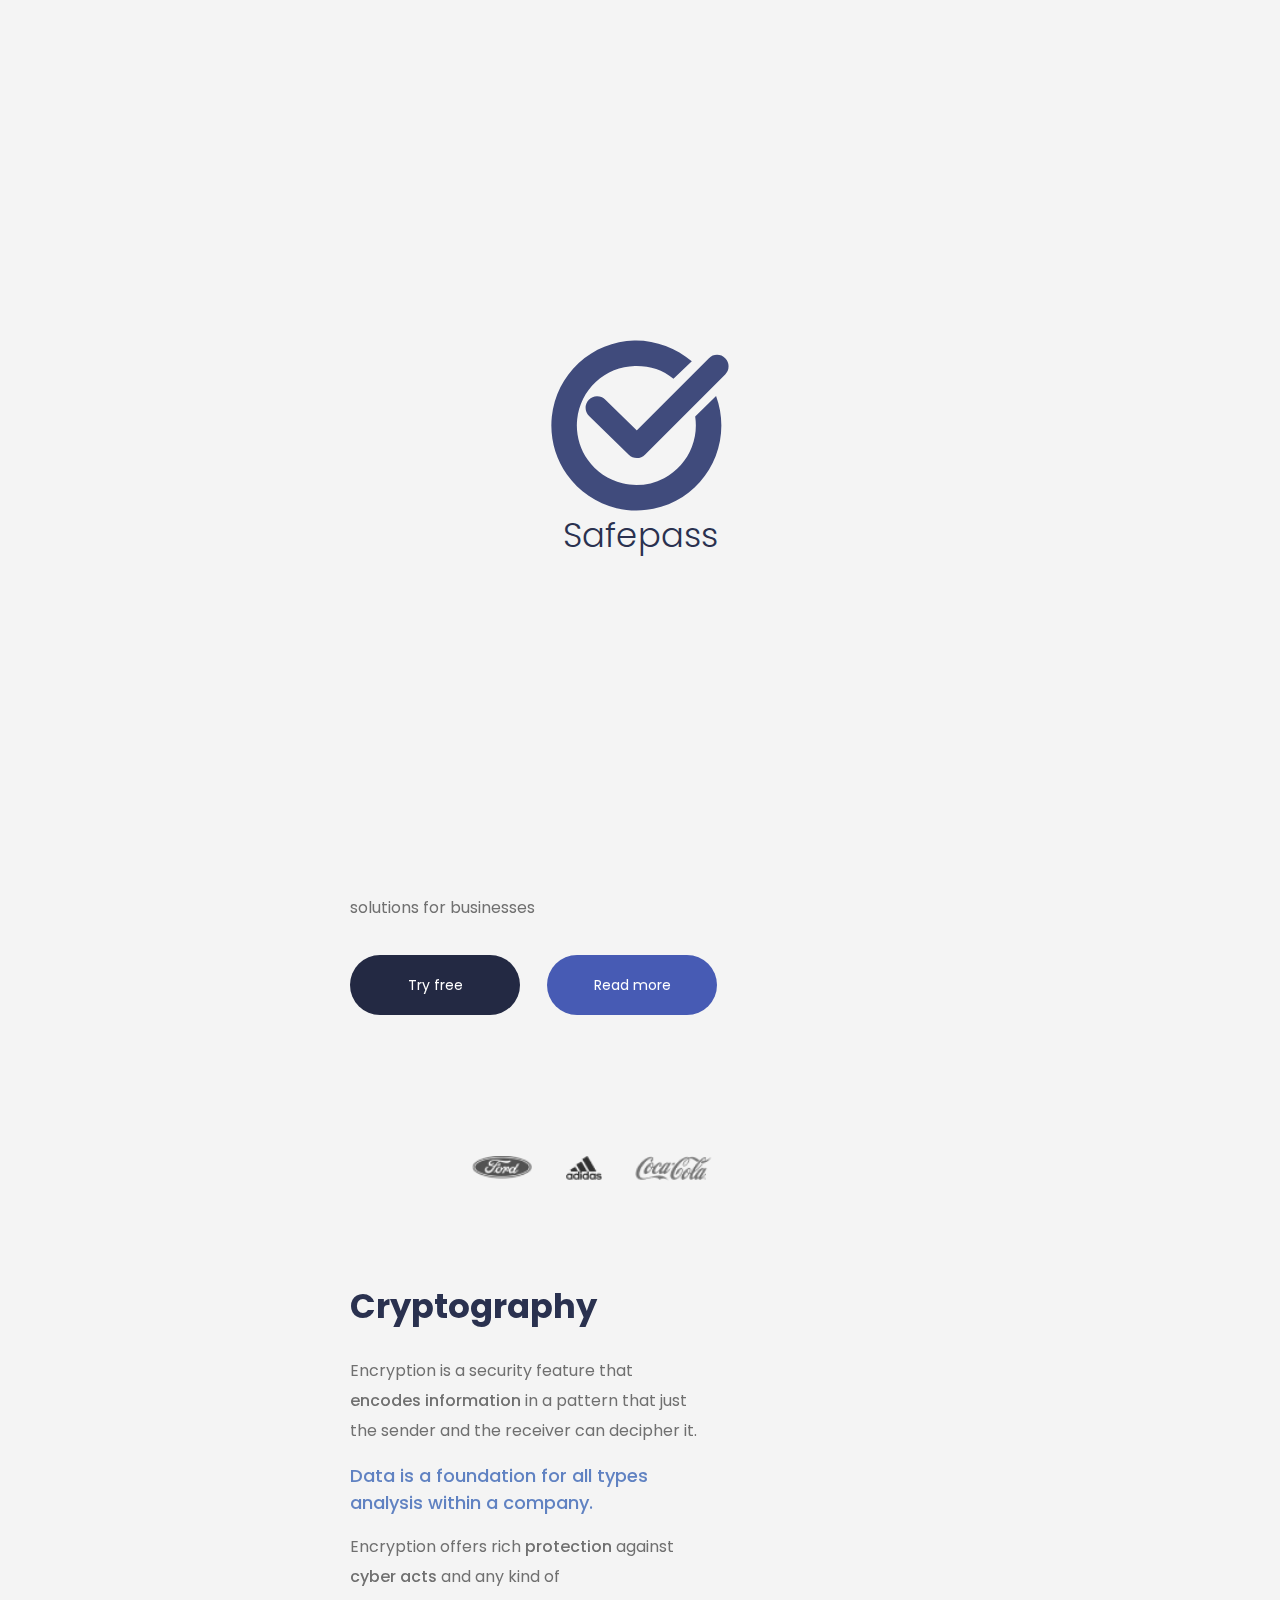
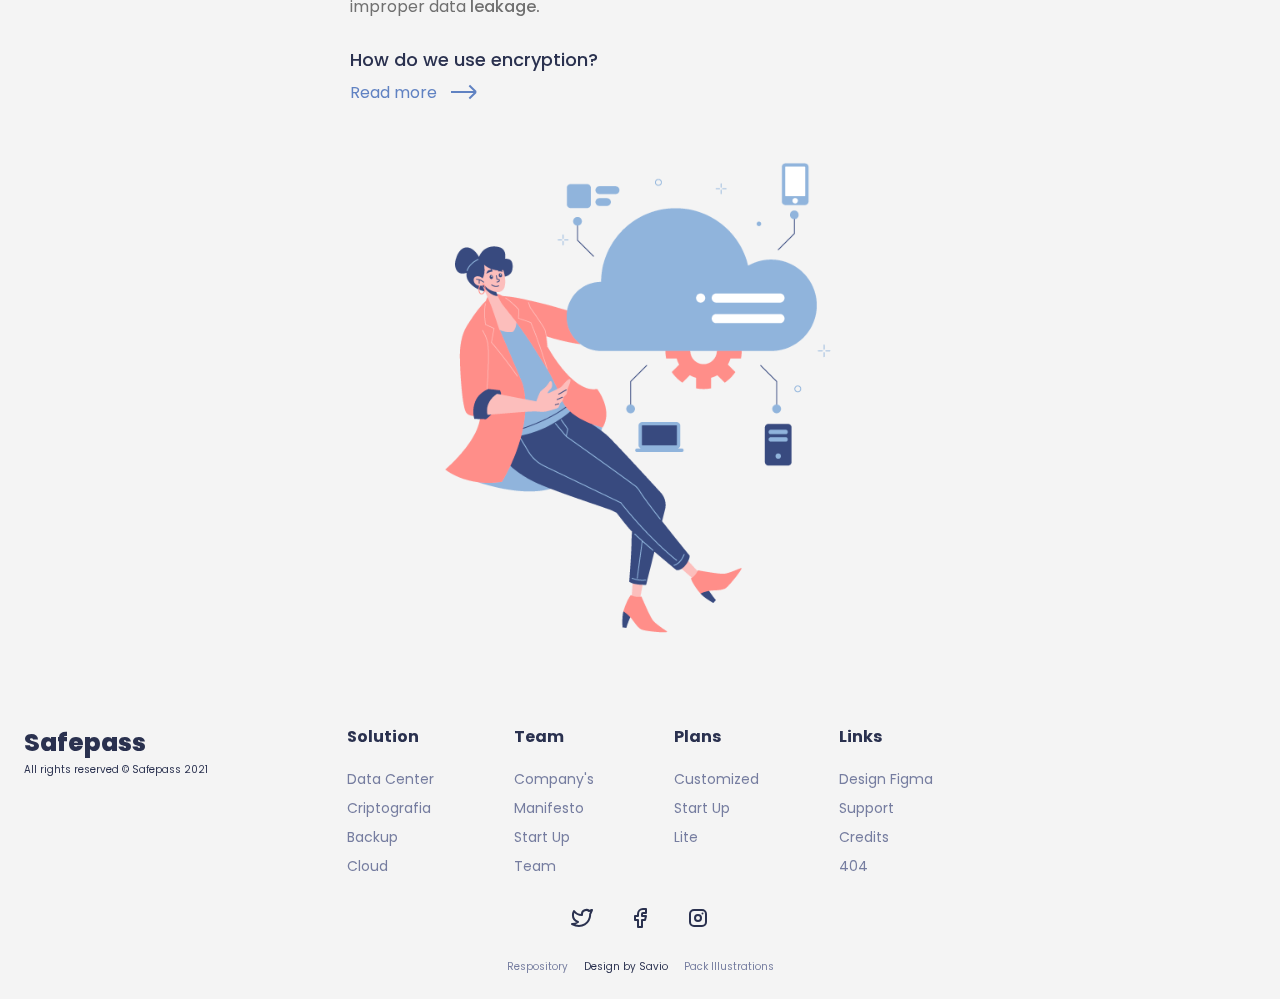
==== commit 73cde002: "Bug Fixes" ====
--- a/index.html
+++ b/index.html
@@ -100,36 +100,37 @@
         <div class="encry theme">
             <div class="encry_txt tittle">
                 <h2 class="theme_cr">
-                    Criptografia
+                    Cryptography
                 </h2>
 
                 <div class="txt_crp ">
                     <p class="ty">
-                    <div class="Ph_line">Criptografia é um recurso de segurança que</div>
-                    <div class="Ph_line"><span class="bold">codifica uma informação</span> em um padrão que apenas</div>
-                    <div class="Ph_line">o emissor e o receptor conseguem decifrá-la.</div>
+                    <div class="Ph_line">Encryption is a security feature that</div>
+                    <div class="Ph_line"><span class="bold">encodes information</span> 
+                        in a pattern that just</div>
+                    <div class="Ph_line">the sender and the receiver can decipher it.</div>
                     </p>
 
                     <p class="sty">
-                        Os dados são a base para todos os tipos<br>
-                        de análises dentro de uma empresa.
+                        Data is a foundation for all types<br>
+                        analysis within a company.
                     </p>
 
                     <p class="">
-                    <div class="Ph_line">A criptografia ofereçe rica <span class="bold">proteção </span>contra</div>
-                    <div class="Ph_line"><span class="bold">ataques cibernéticos </span>e qualquer tipo de</div>
-                    <div class="Ph_line"><span class="bold">vazamento </span>indevido de dados.</div>
+                    <div class="Ph_line">Encryption offers rich <span class="bold">protection </span>against</div>
+                    <div class="Ph_line"><span class="bold">cyber acts </span>and any kind of</div>
+                    <div class="Ph_line"></span>improper data <span class="bold">leakage.</div>
                     </p>
                 </div>
 
                 <div class="more">
                     <p class="mr">
-                        Como usamos a criptografia?
+                        How do we use encryption?
                     </p>
 
                     <a href="./security.html" class="remo">
                         <div class="tmr">
-                            Ler mais
+                            Read more
                         </div>
 
                         <svg class="svg_arrow" width="45" height="30" viewBox="0 0 45 30" fill="none"
@@ -198,7 +199,6 @@
 
             </section>
             <div class="social">
-                <h2></h2>
                 <div class="svg">
                     <svg xmlns="http://www.w3.org/2000/svg" class="icon icon-tabler icon-tabler-brand-twitter"
                         width="24" height="24" viewBox="0 0 24 24" stroke-width="2" stroke="currentColor" fill="none"
@@ -353,7 +353,6 @@
                         </p>
                     </div>
                 </div>
-
             </div>
 
             <div class="footer_chat ch_para">
--- a/styles/style.css
+++ b/styles/style.css
@@ -369,6 +369,7 @@
 .companys {
     align-self: center;
     text-align: center;
+    width: 100%;
 }
 
 .conp_log_title {
--- a/styles/total.css
+++ b/styles/total.css
@@ -27,6 +27,7 @@
     --type: #404B7C;
     --fill: #fff;
 
+    --inject: #eee;
     --header: #404B7C;
     --footer: #fff;
     --box: #f1f1f1;
@@ -47,6 +48,7 @@
     --box: #283152;
     --footer: #404B7C;
     --txt_opt: #F4F4F4;
+    --inject: #0c0e17;
 
     --fill: #f1f1f1;
     --type: #c9d1d9;
@@ -107,10 +109,12 @@
     position: fixed;
     top: 0;
     transition: all 0.3s ease-in-out;
-}
-  
-  .anima {
-    animation: anima ease-in-out 5s;
+    background: var(--inject);
+    backdrop-filter: blur(1rem);
+}
+  
+.link {
+    color: var(--blue_spot);
 }
 
 img {
@@ -133,7 +137,7 @@
 /* Header rules Js */
 
 /* Rules Pricing */
-@media (max-width: 1300px) {
+@media (max-width: 1210px) {
     .cards {
         flex-direction: column;
         padding: 24px;
@@ -234,16 +238,17 @@
 
 .chat_i {
     cursor: pointer;
-    right: 0;
-    position: absolute;
-    bottom: 0;
+    right: 40px;
+    position: fixed;
+    bottom: 40px;
+    z-index: 1000;
 }
 
 .chat {
     position: fixed;
     right: 40px;
     bottom: 40px;
-    z-index: 1000;
+    z-index: 1;
 }
 /* Chat */
 .chat_meet {
@@ -538,7 +543,7 @@
   }
 
 @media (max-width: 490px) {
-    .chat {
+    .active-chat .chat {
         right: 0px;
         width: 100%;
         padding: 0 10%;
--- a/styles/pricing.css
+++ b/styles/pricing.css
@@ -33,6 +33,7 @@
 .H_tittle {
   color: var(--b_);
   font-weight: 800;
+  text-align: center;
 }
 
 .H_plan {
@@ -53,6 +54,7 @@
 .p_pri {
   font-size: 1.6rem;
   color: var(--blue_dark);
+  text-align: center;
 }
 
 /* Input cxa */
@@ -181,8 +183,8 @@
 
 .txt_c {
   color: #fff;
-  min-width: 324px;
-  max-width: 324px;
+  min-width: 300px;
+  max-width: 300px;
   font-weight: 500;
   font-size: 1.4rem;
   line-height: 16px;
--- a/styles/header.css
+++ b/styles/header.css
@@ -21,7 +21,7 @@
     grid-template-rows: auto;
 
     width: 100%;
-    background: var(--back);
+    background: var(--inject);
     box-shadow: 0px 6px 6px rgb(0, 0, 0, 6%);
     transition: all 0.3s ease-in-out;
     z-index: -1;
@@ -29,7 +29,7 @@
 
 .name {
     width: 100%;
-    border-bottom: 2px solid rgba(42, 49, 79, 0.1);
+    border-bottom: 1px solid rgba(42, 49, 79, 0.1);
 }
 
 .head-name {
